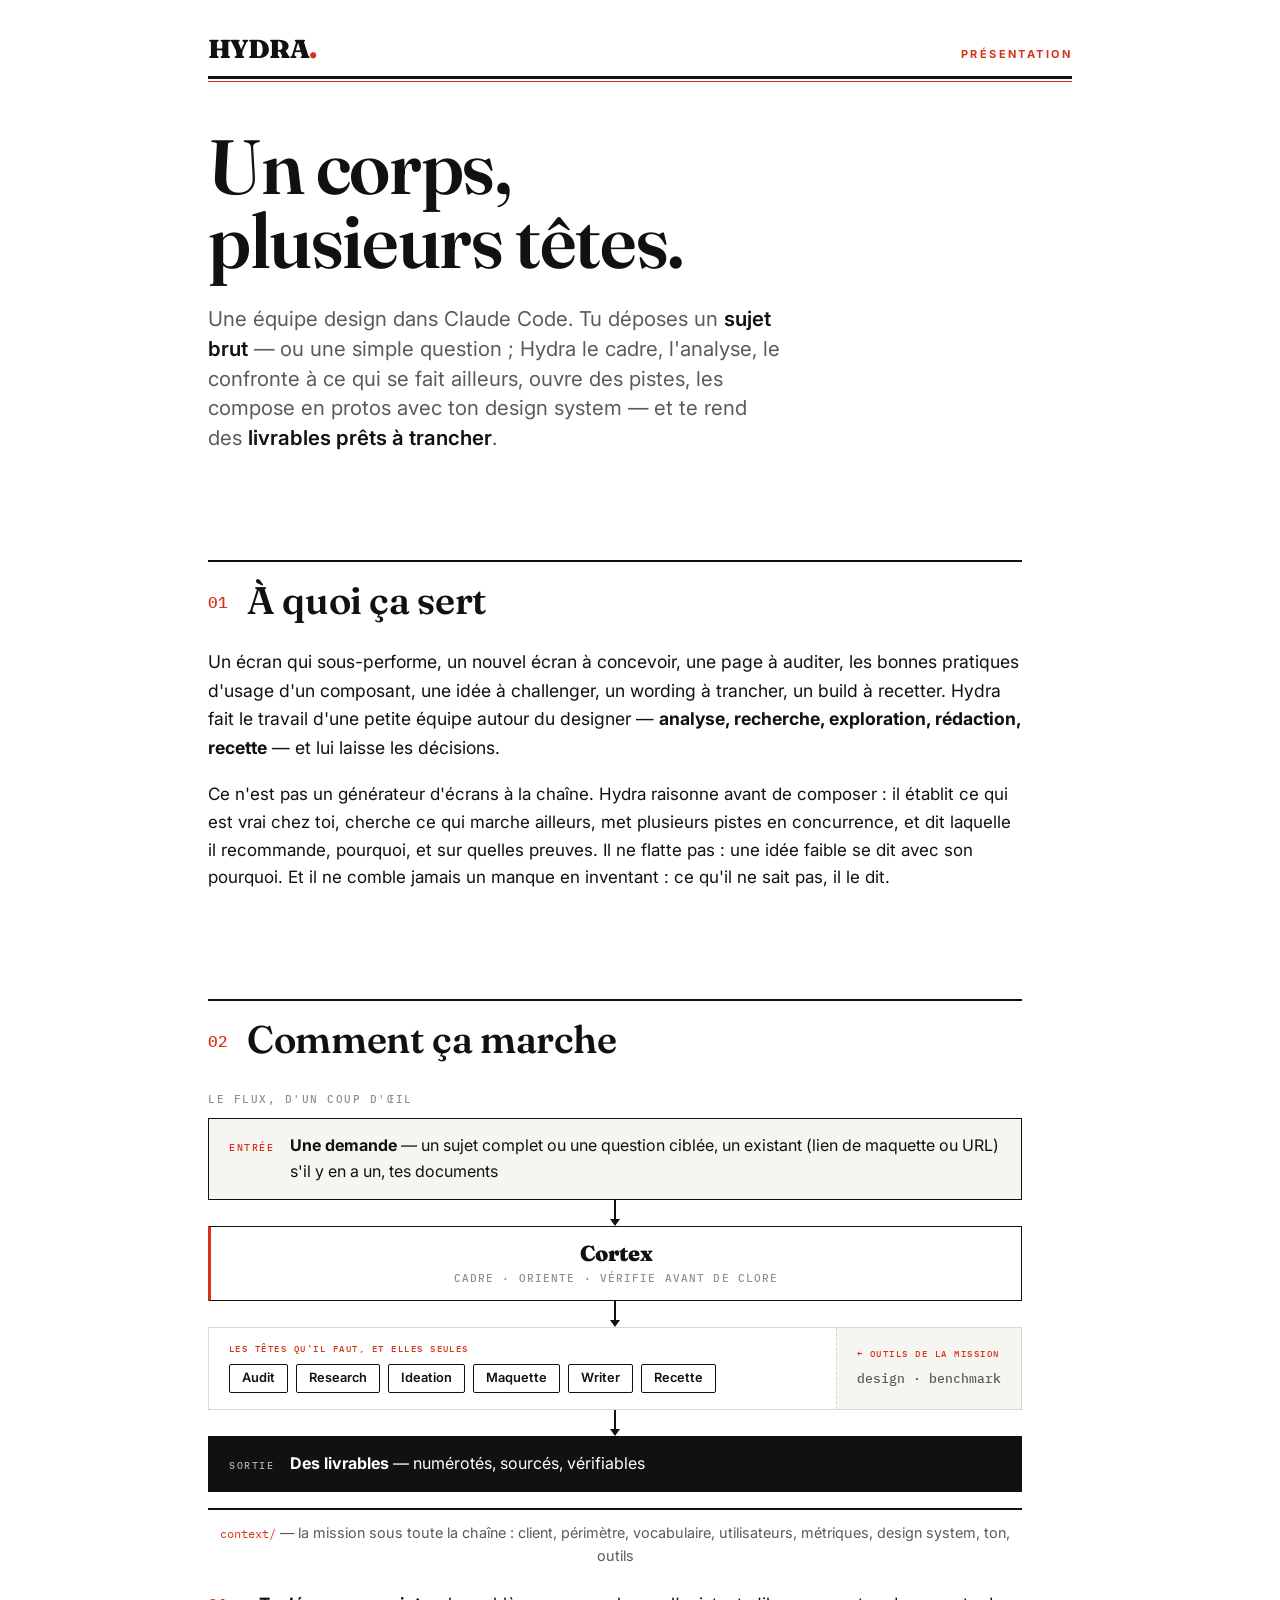
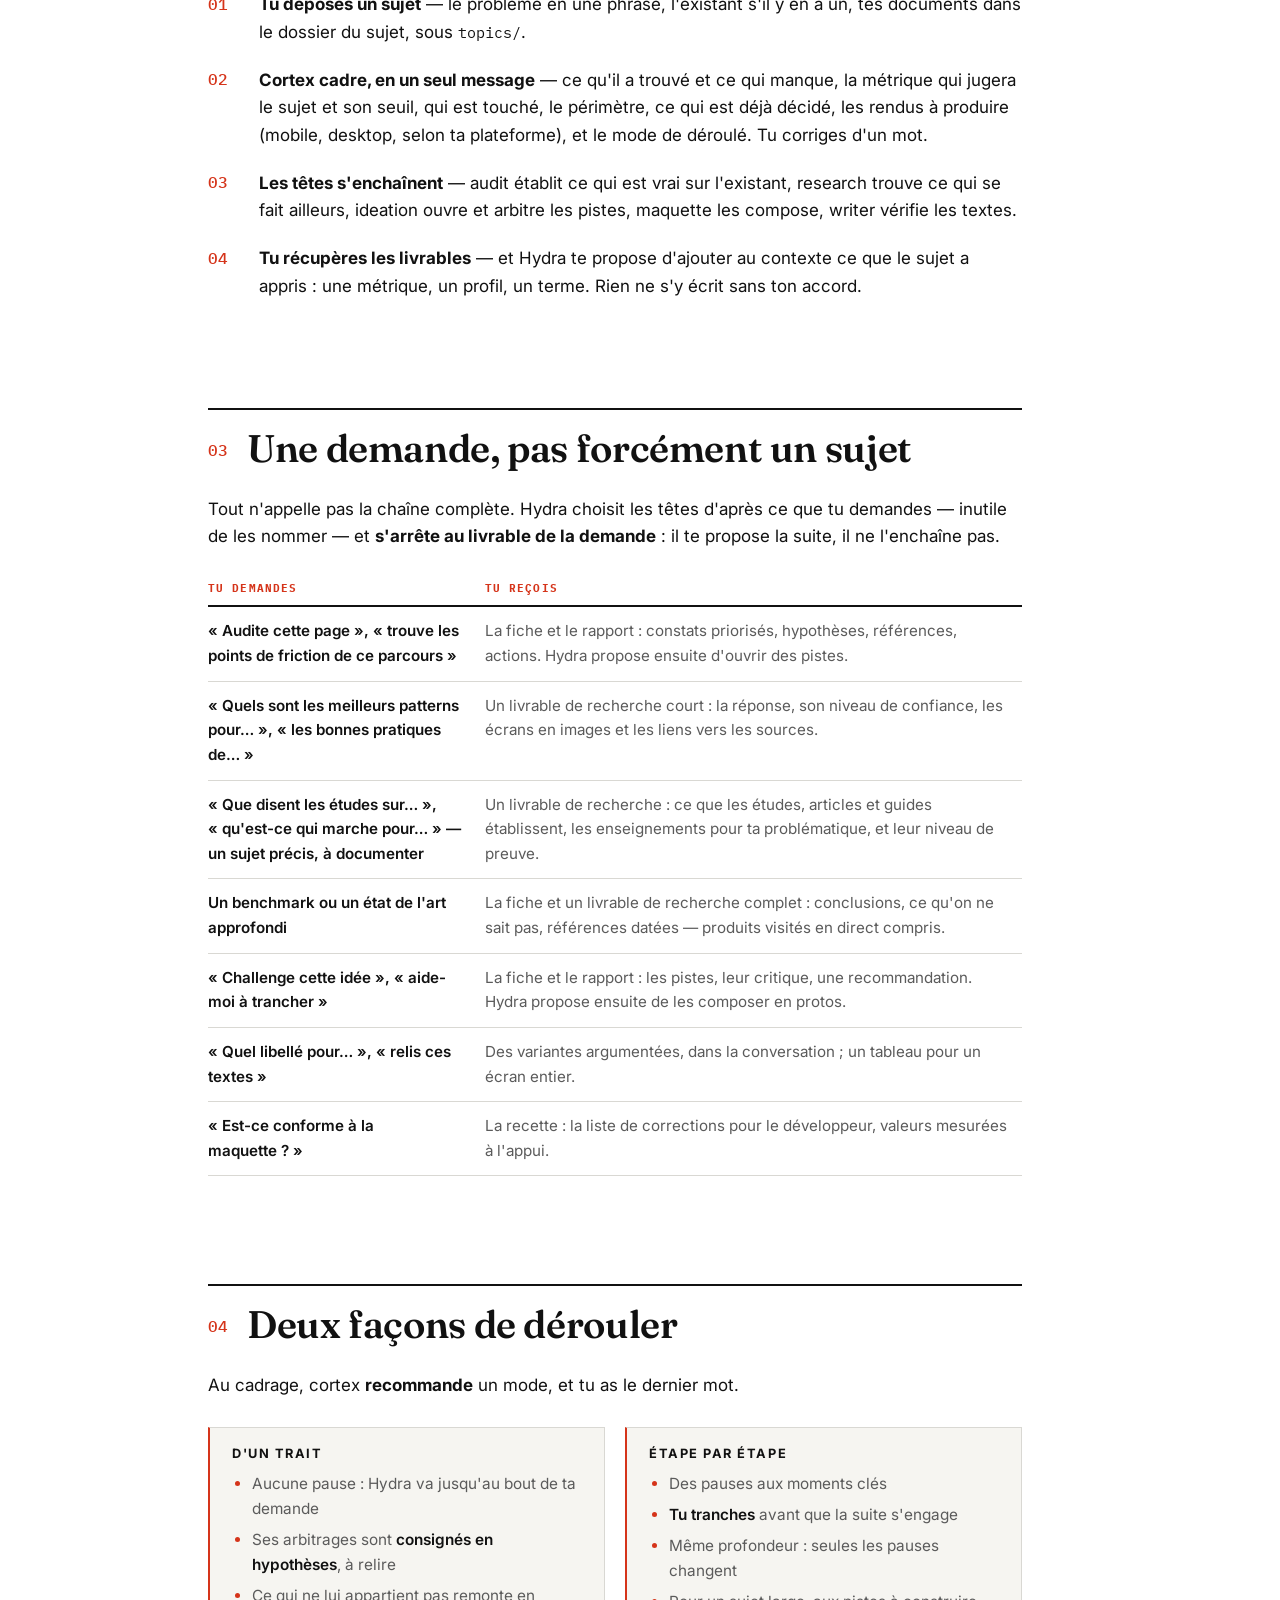
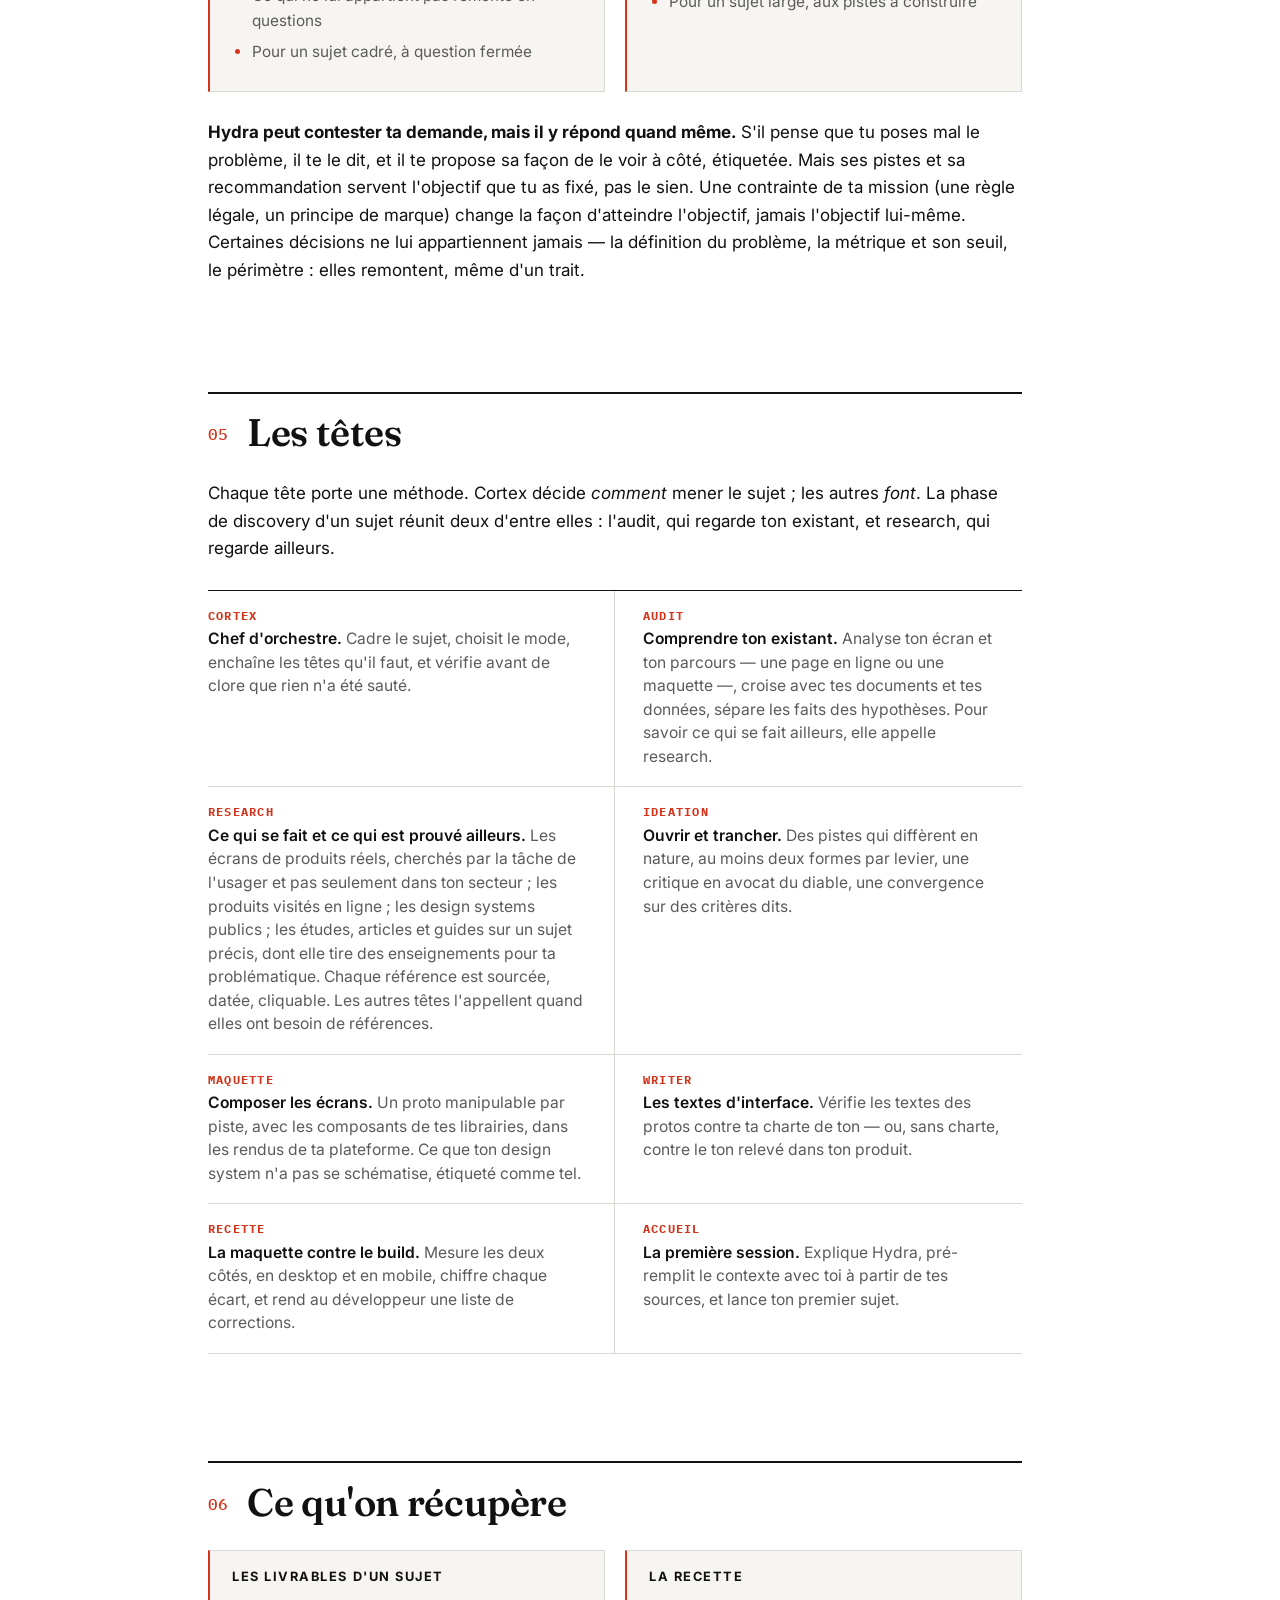
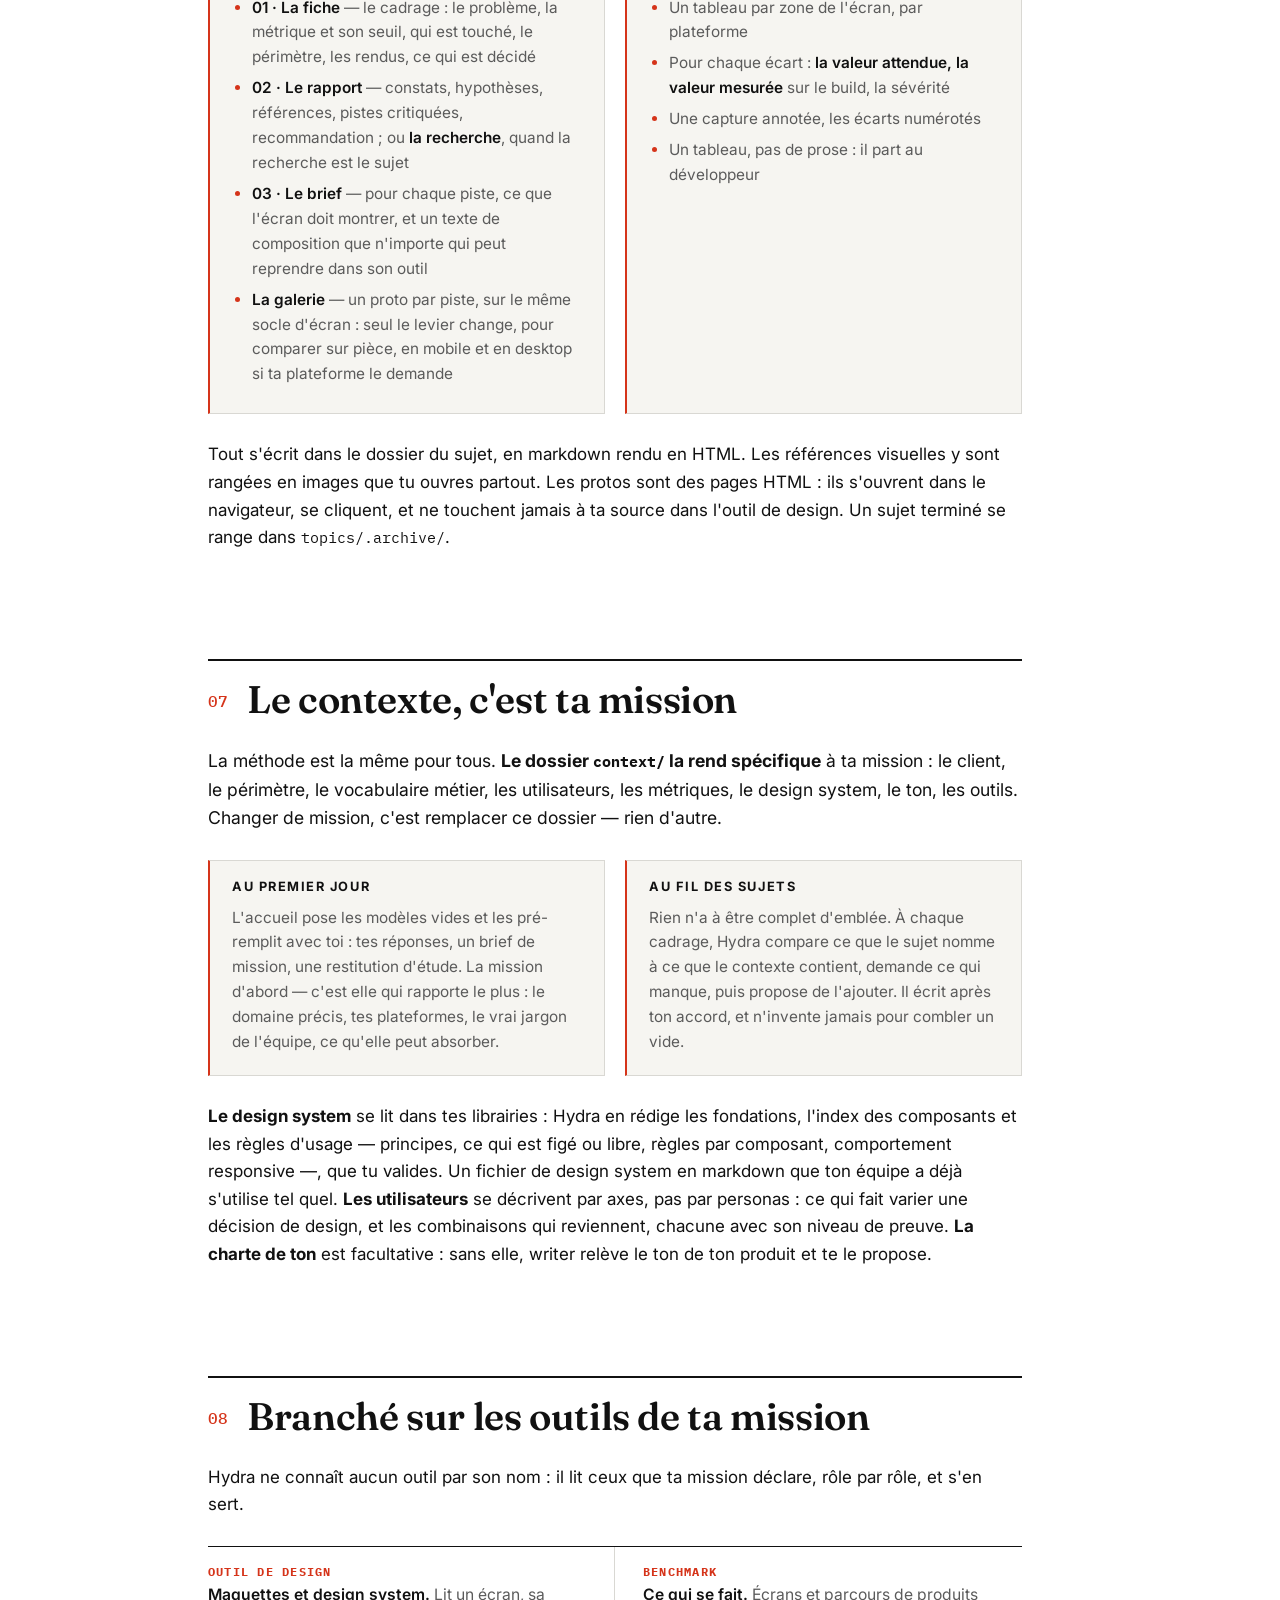
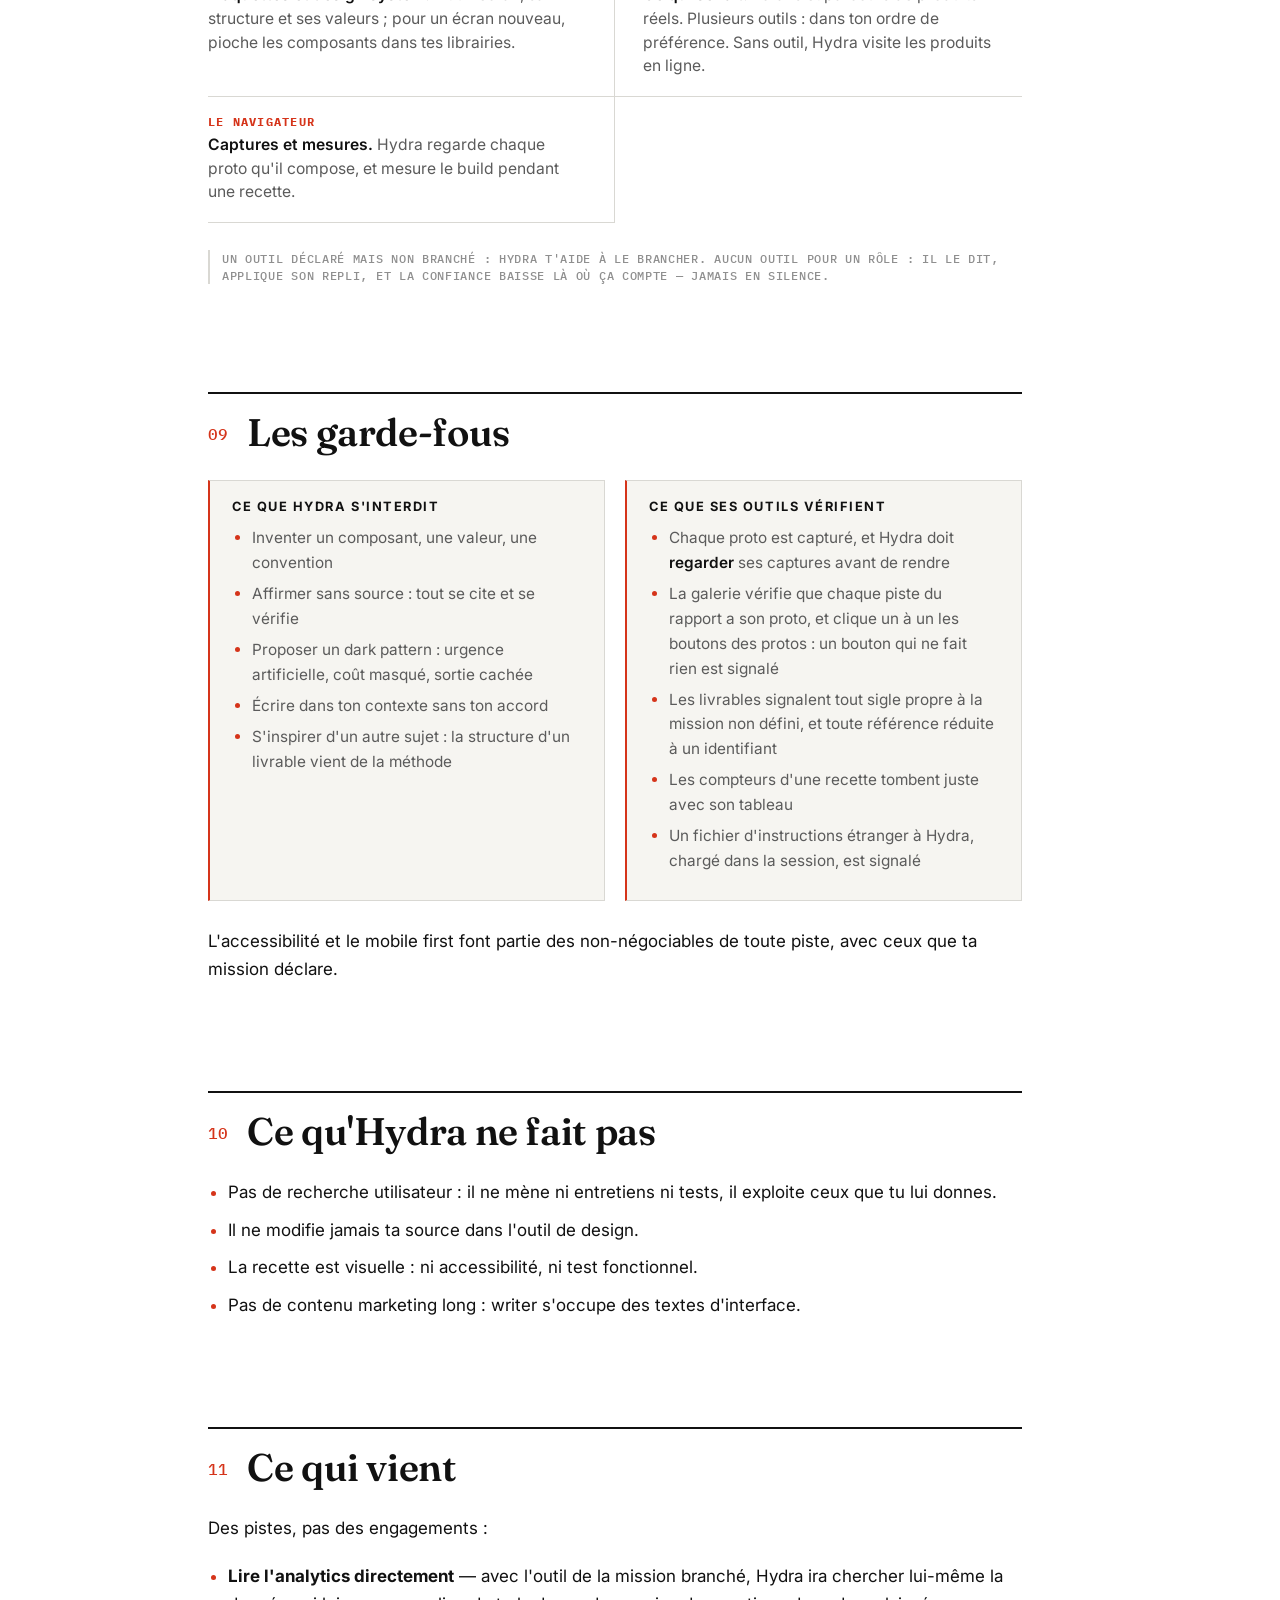
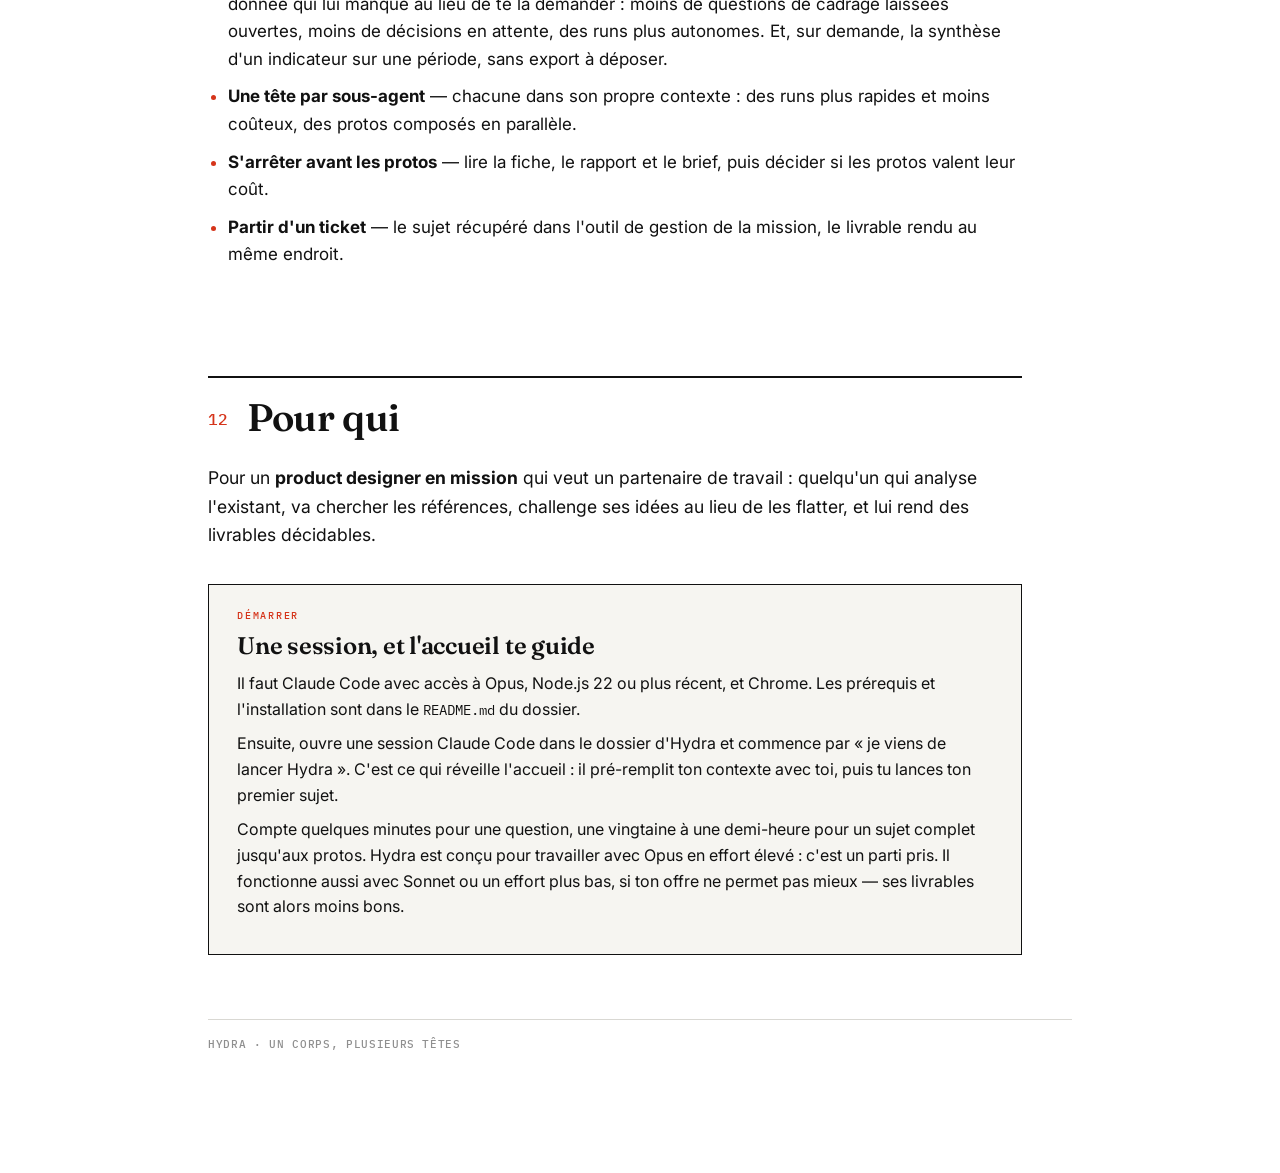
==== docs/index.html @ 5e28f270 "Présentation en ligne : page d'entrée et lien en tête du README" ====
<!DOCTYPE html>
<html lang="fr">
<head>
<meta charset="utf-8" />
<meta name="viewport" content="width=device-width, initial-scale=1" />
<title>Hydra — Présentation</title>
<meta http-equiv="refresh" content="0; url=presentation.html" />
<link rel="canonical" href="presentation.html" />
<style>body{ margin:0; padding:48px 16px; font:17px/1.6 "Helvetica Neue",Arial,sans-serif; color:#111; background:#fff; } a{ color:#d5341a; }</style>
</head>
<body>
<p>La présentation d'Hydra est ici : <a href="presentation.html">presentation.html</a>.</p>
</body>
</html>
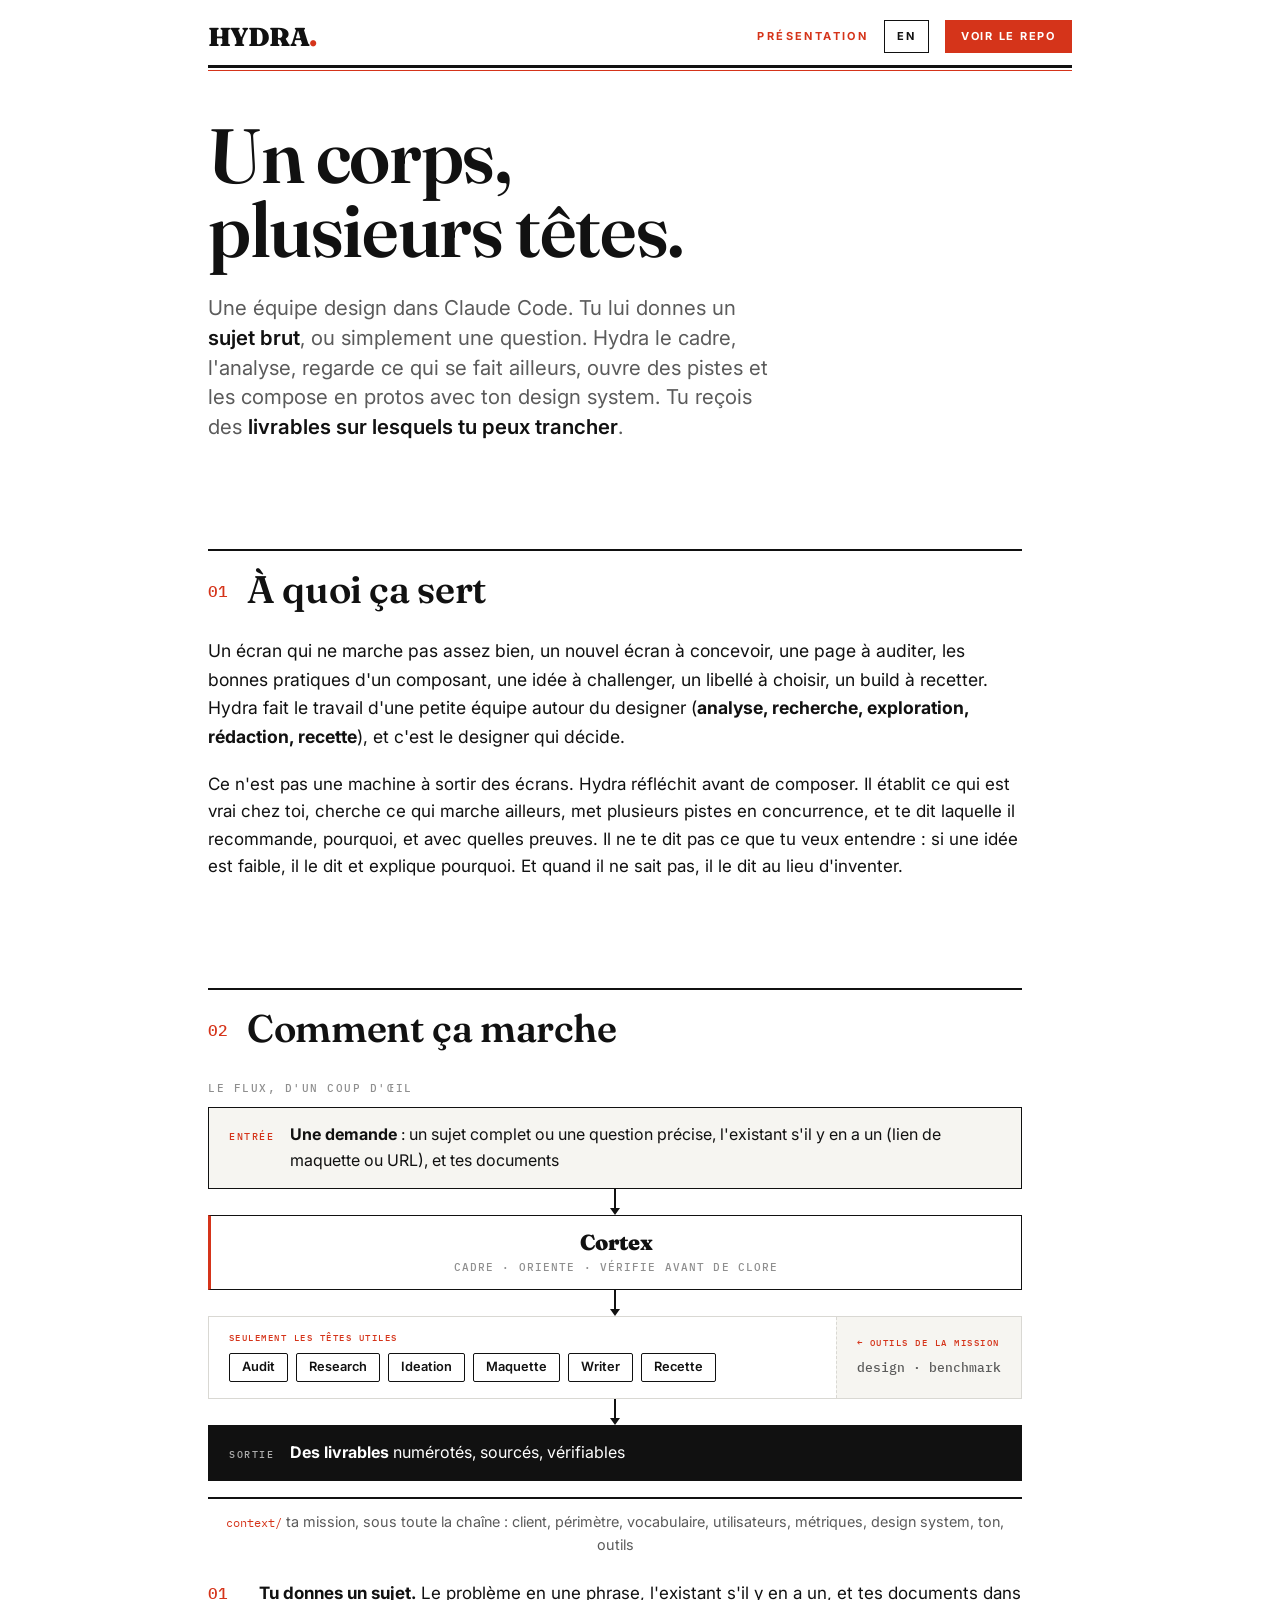
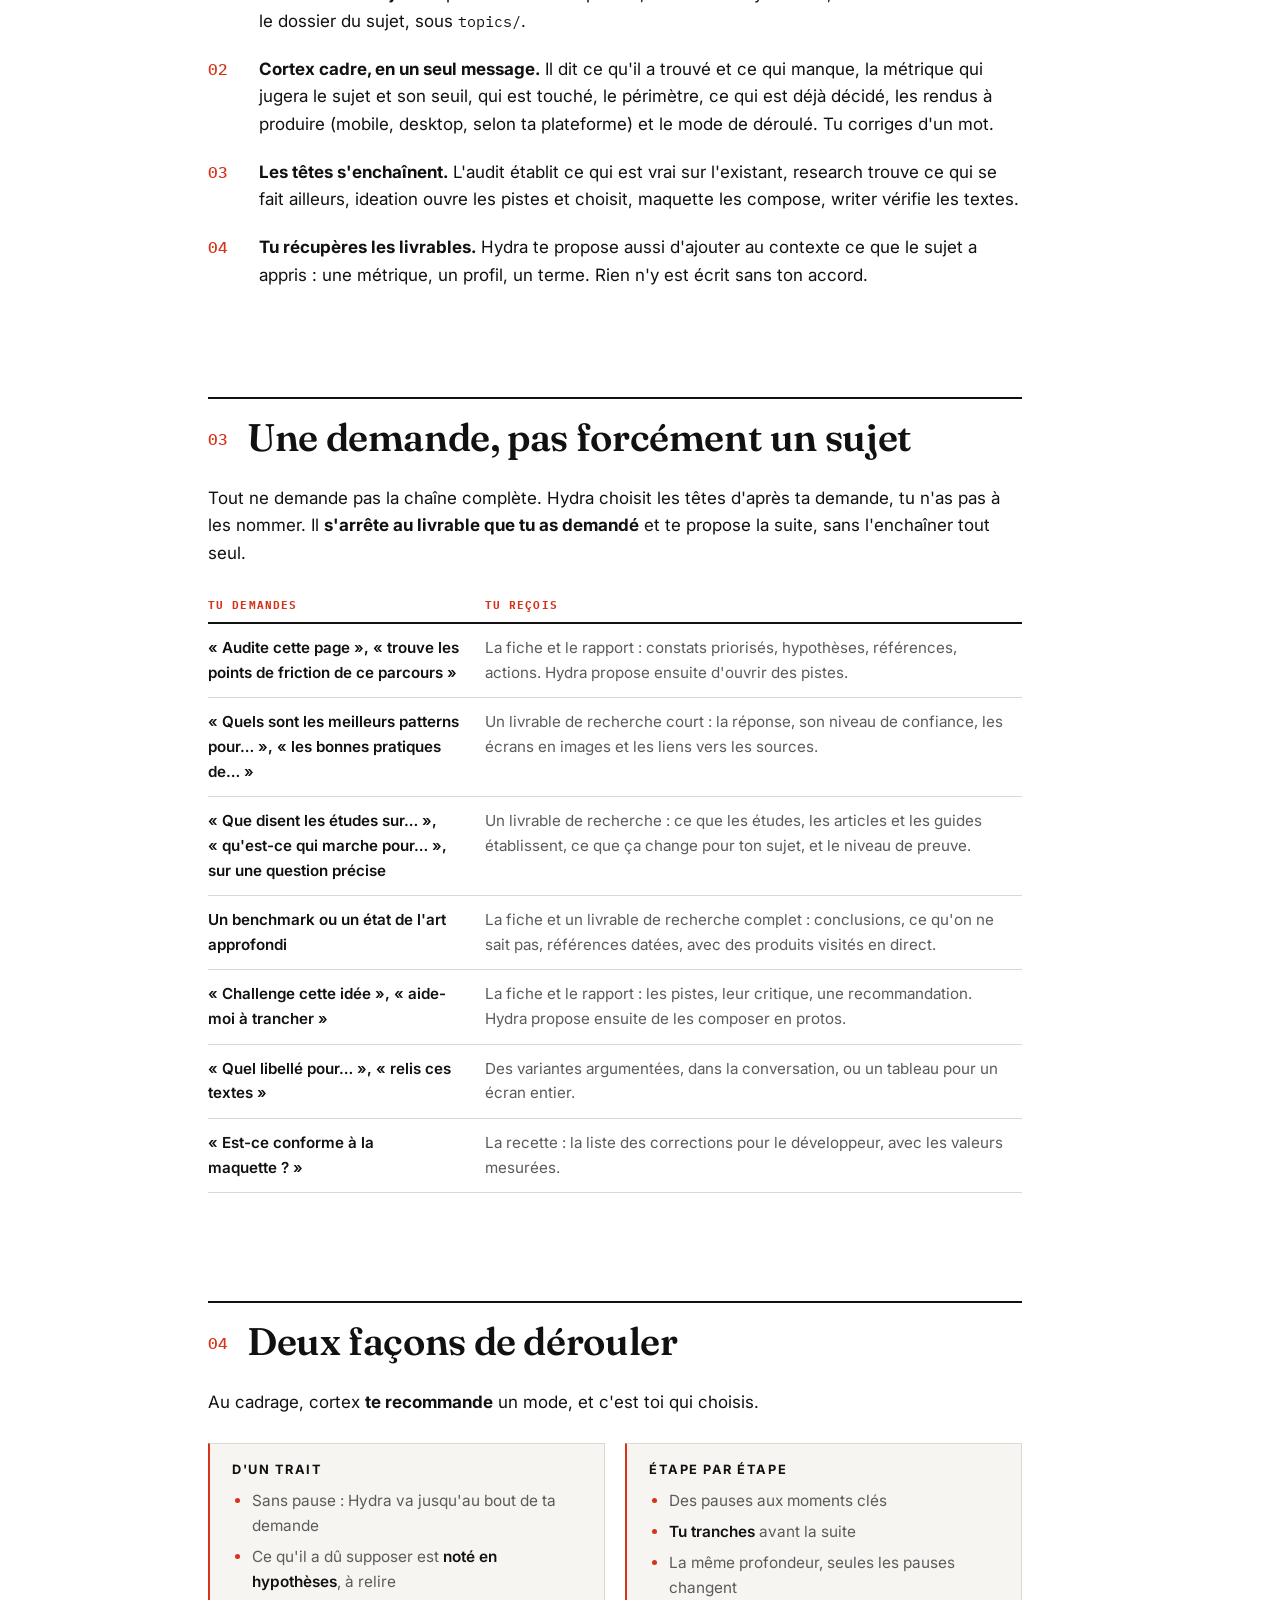
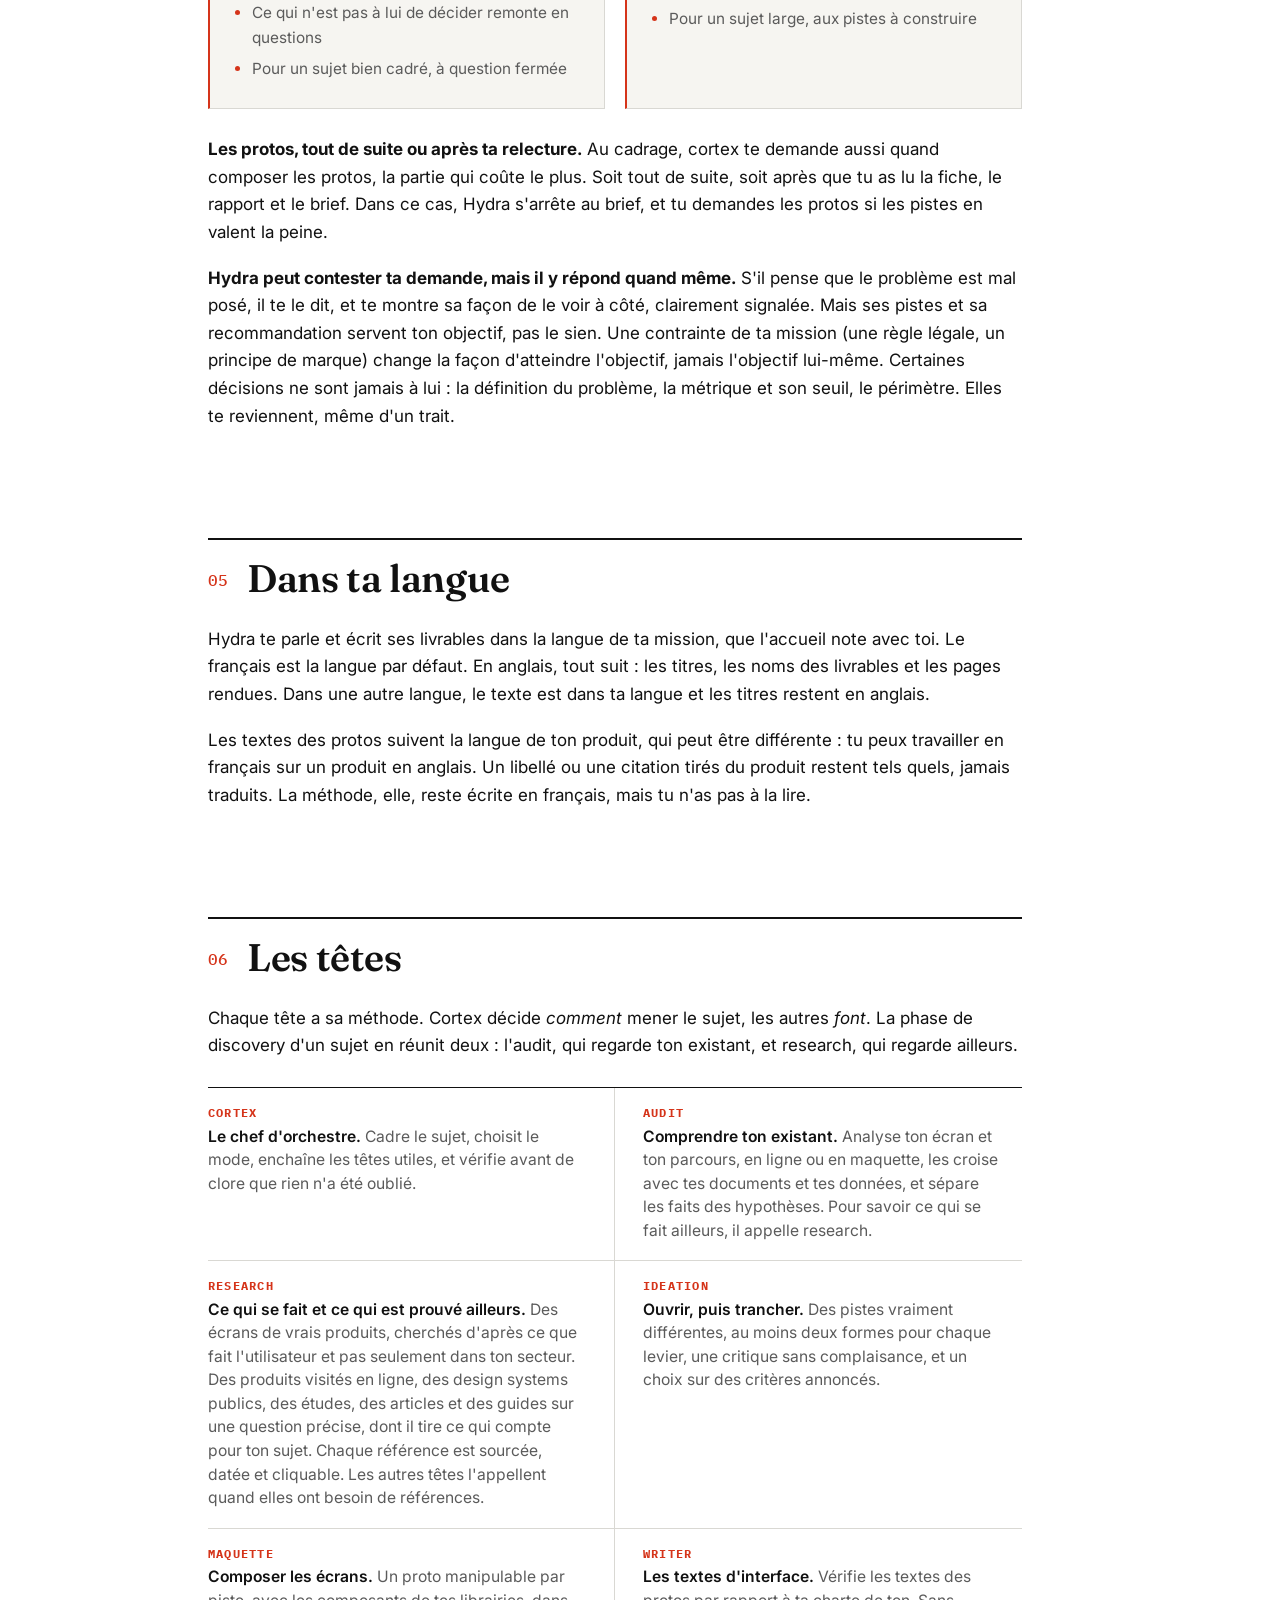
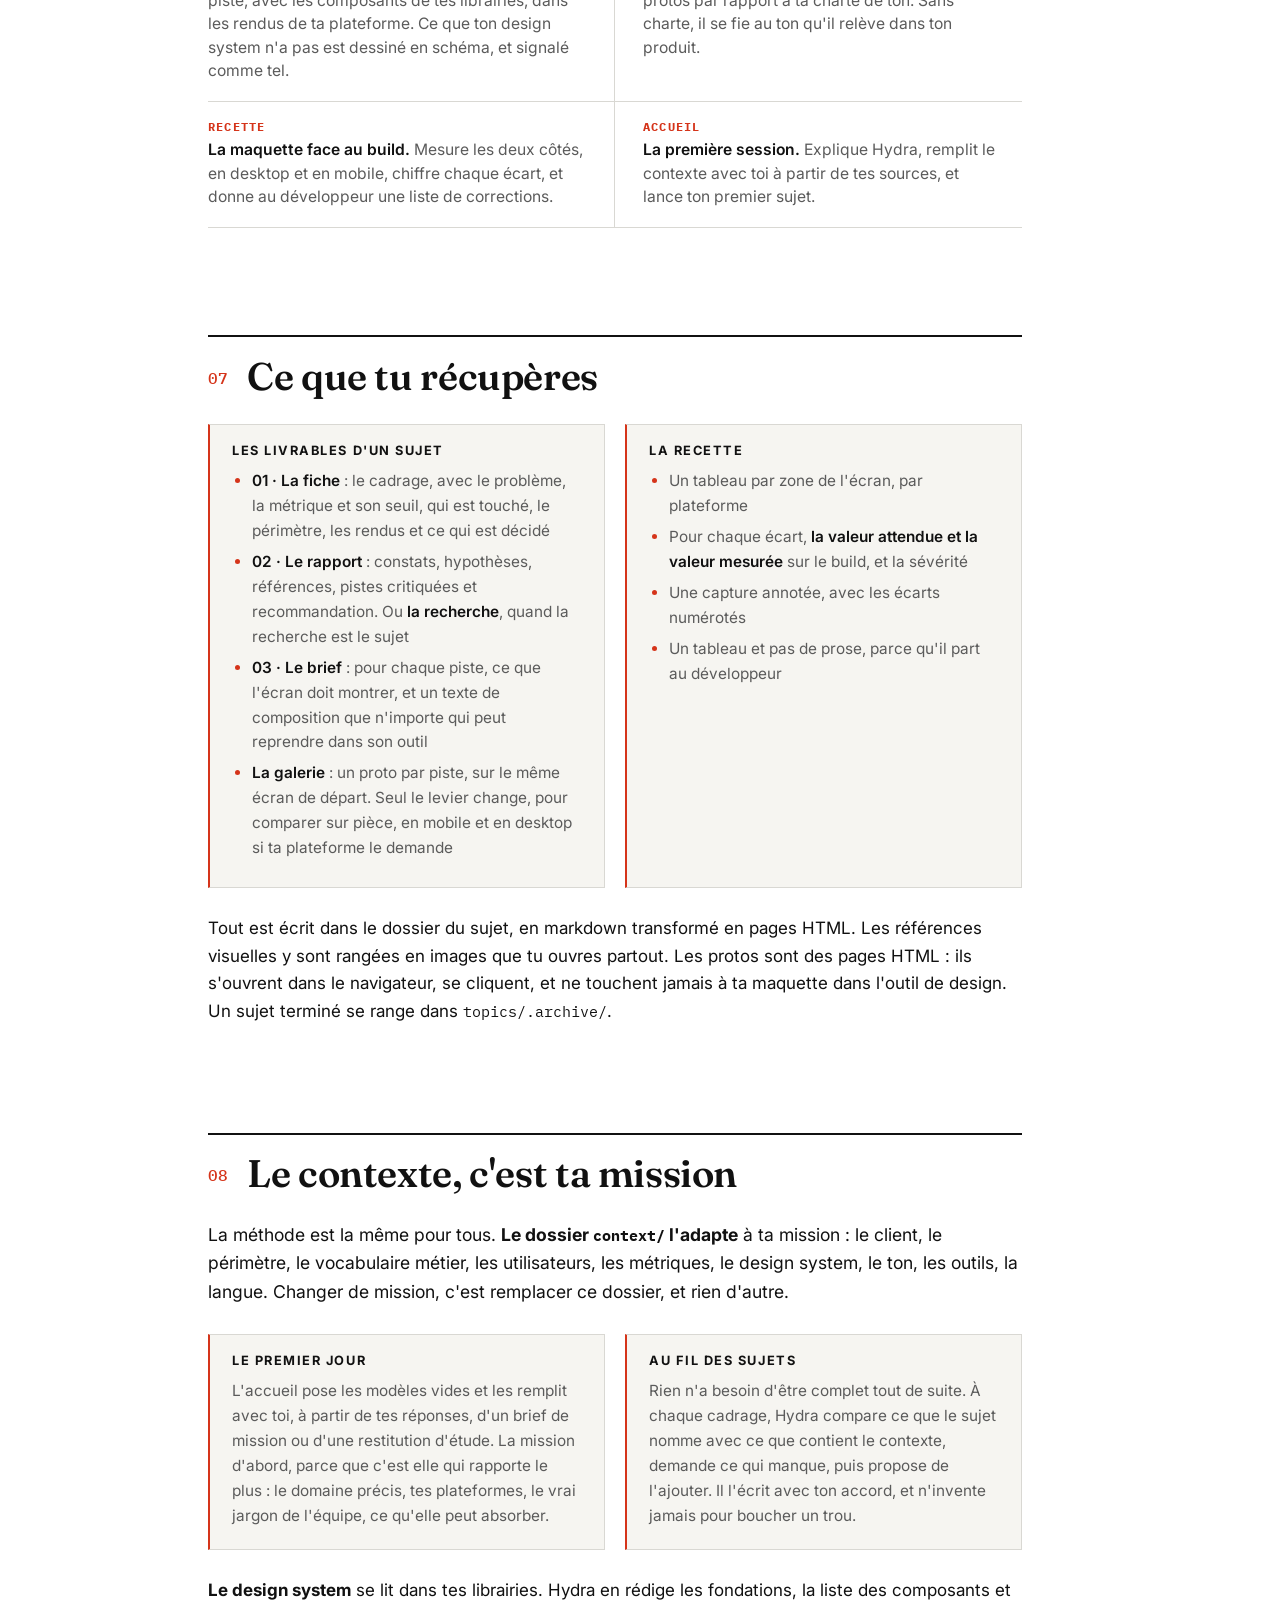
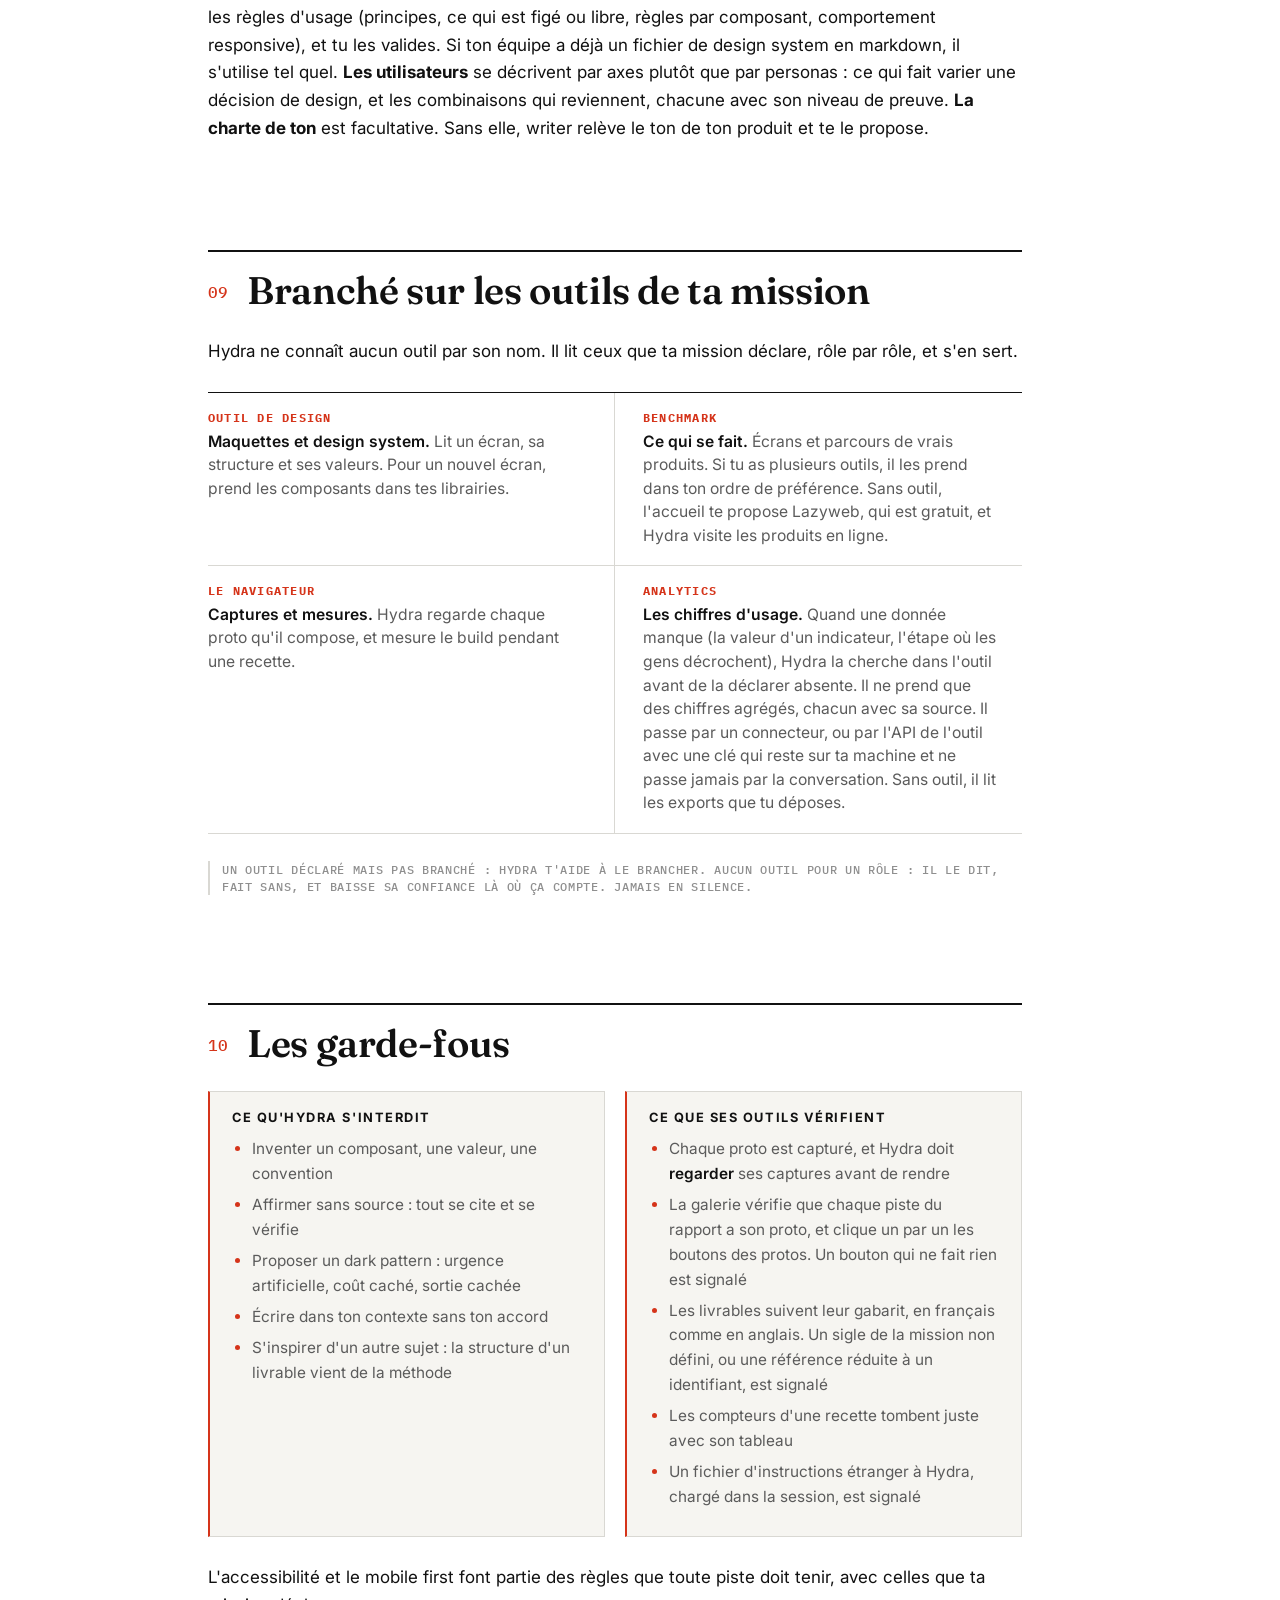
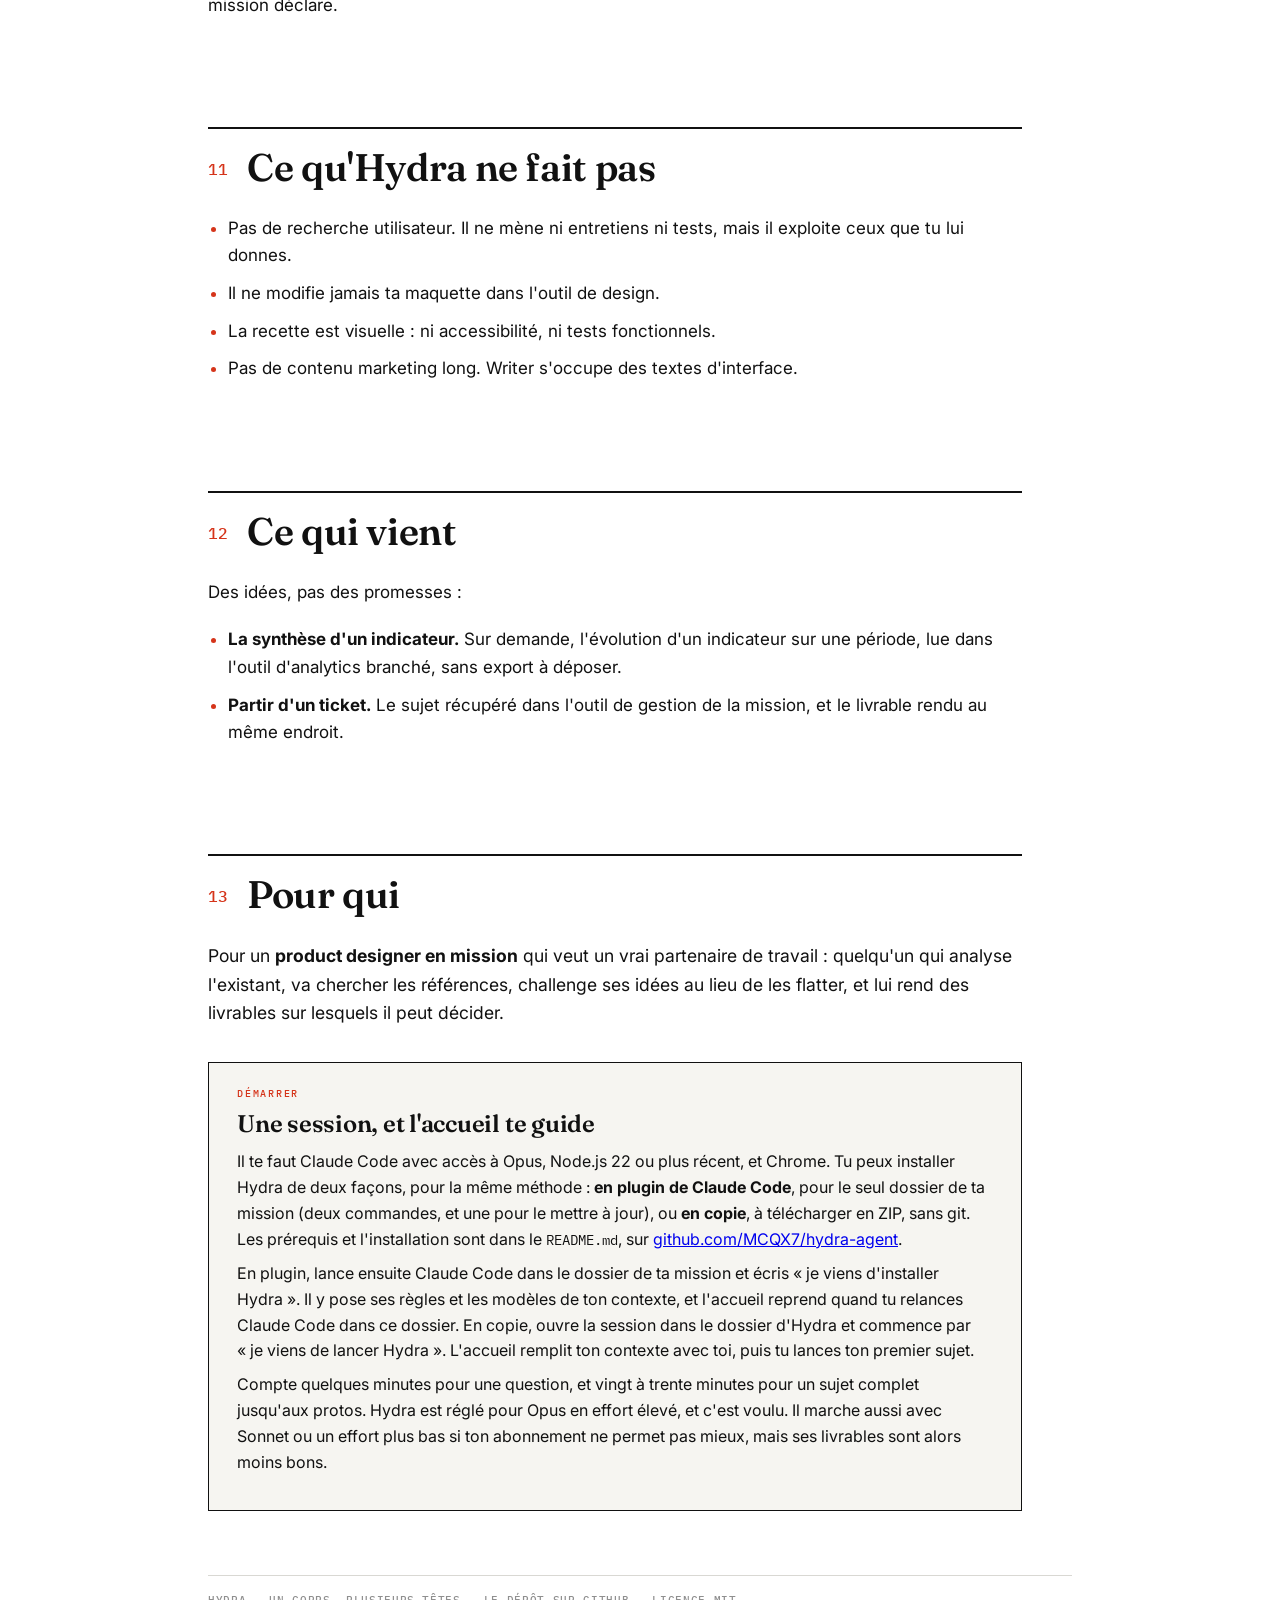
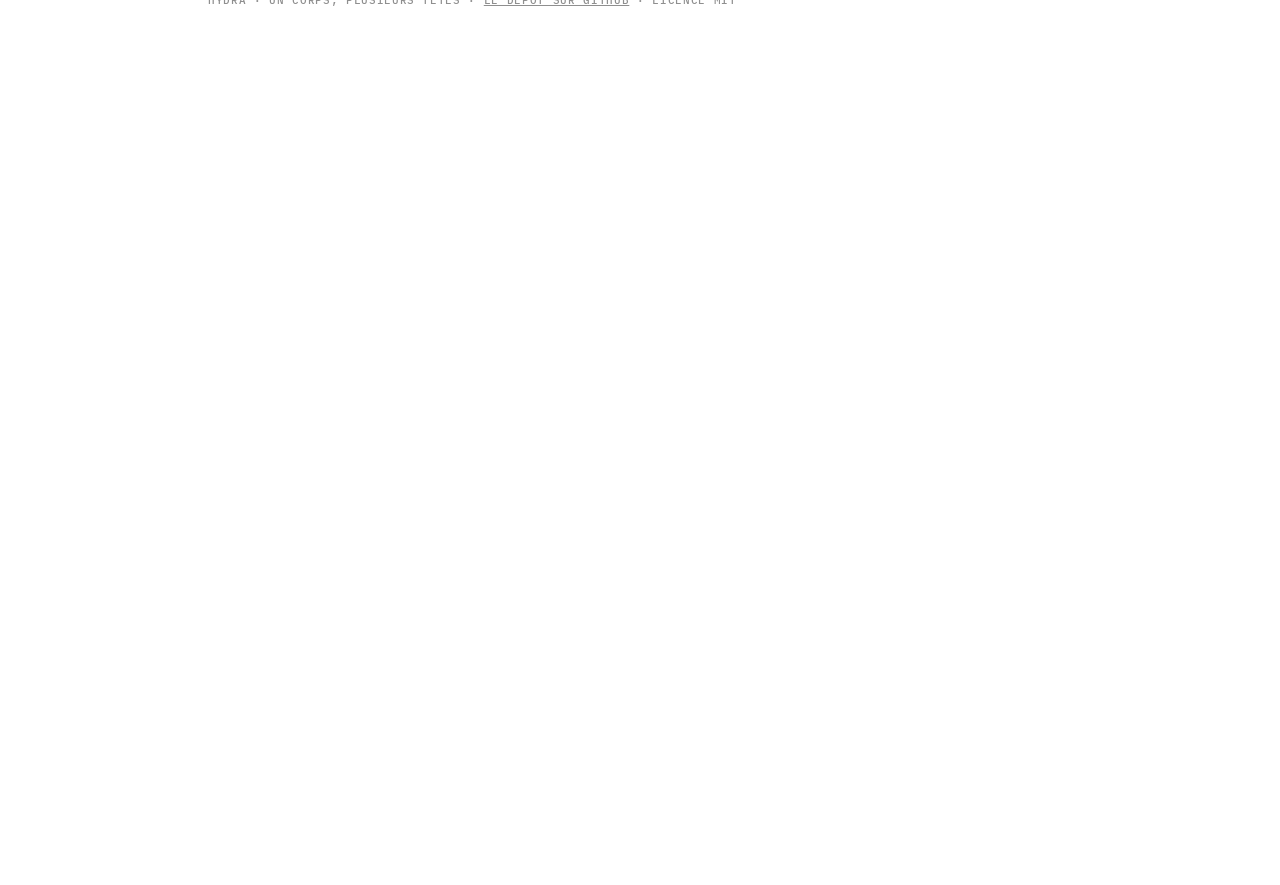
==== commit 1ed48be1: "Hydra 2.1 : livrables dans la langue de la mission, contrôles en français et en anglais ; README et " ====
--- a/docs/index.html
+++ b/docs/index.html
@@ -3,12 +3,12 @@
 <head>
 <meta charset="utf-8" />
 <meta name="viewport" content="width=device-width, initial-scale=1" />
-<title>Hydra — Présentation</title>
+<title>Hydra · Présentation</title>
 <meta http-equiv="refresh" content="0; url=presentation.html" />
 <link rel="canonical" href="presentation.html" />
 <style>body{ margin:0; padding:48px 16px; font:17px/1.6 "Helvetica Neue",Arial,sans-serif; color:#111; background:#fff; } a{ color:#d5341a; }</style>
 </head>
 <body>
-<p>La présentation d'Hydra est ici : <a href="presentation.html">presentation.html</a>.</p>
+<p>La présentation d'Hydra est ici : <a href="presentation.html">presentation.html</a>. In English: <a href="presentation.en.html">presentation.en.html</a>.</p>
 </body>
 </html>
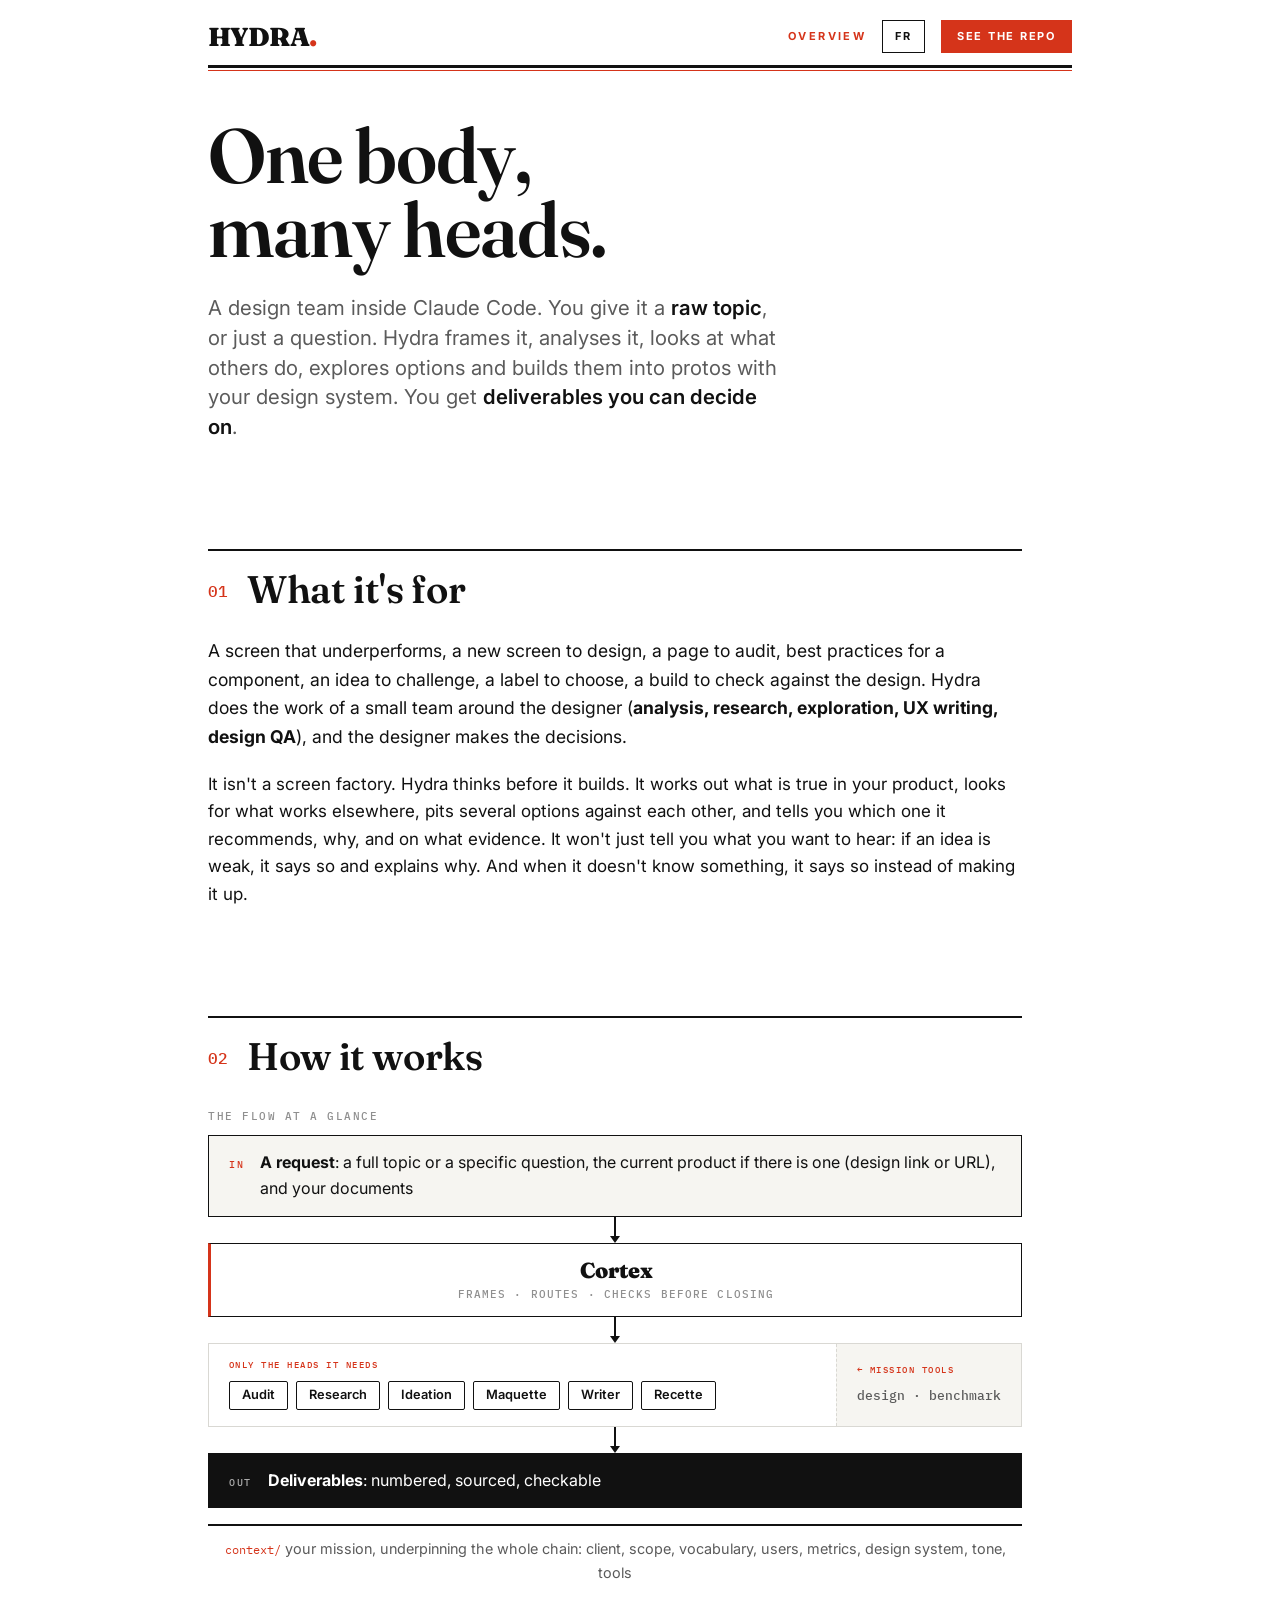
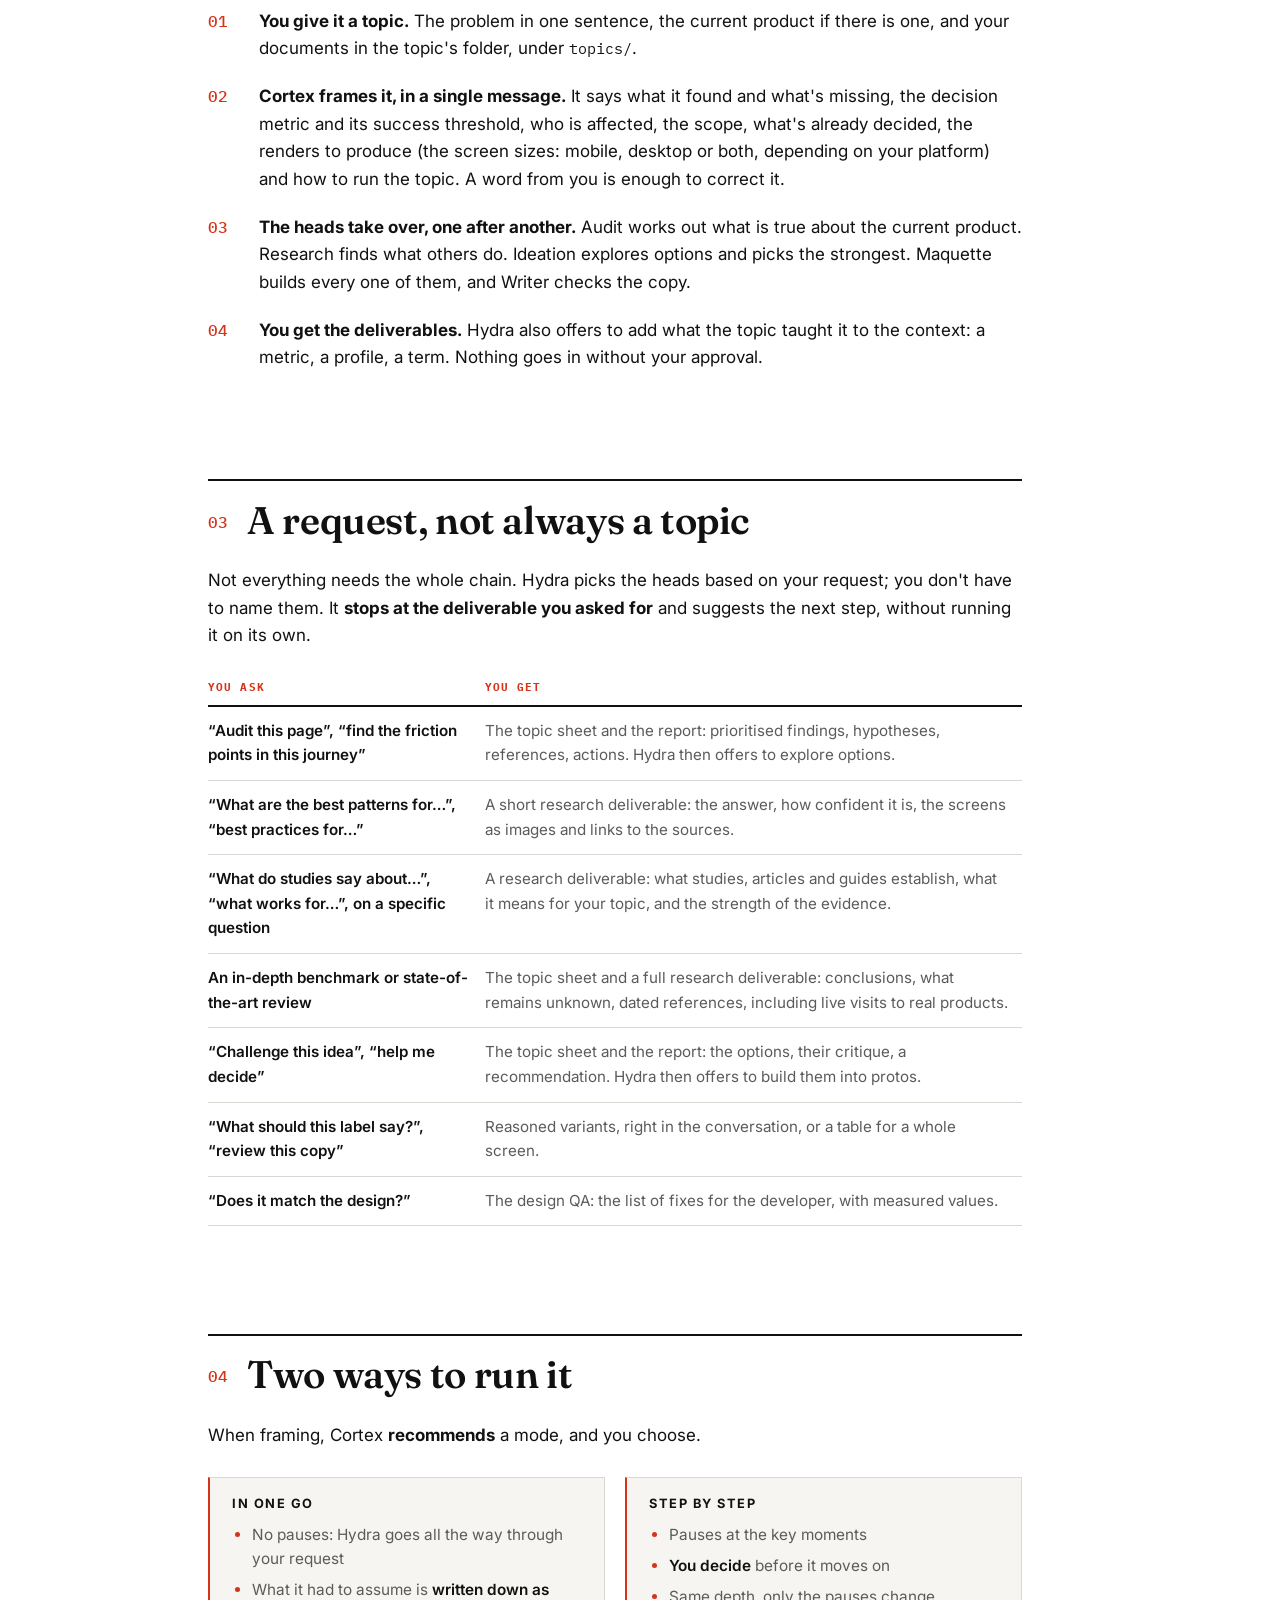
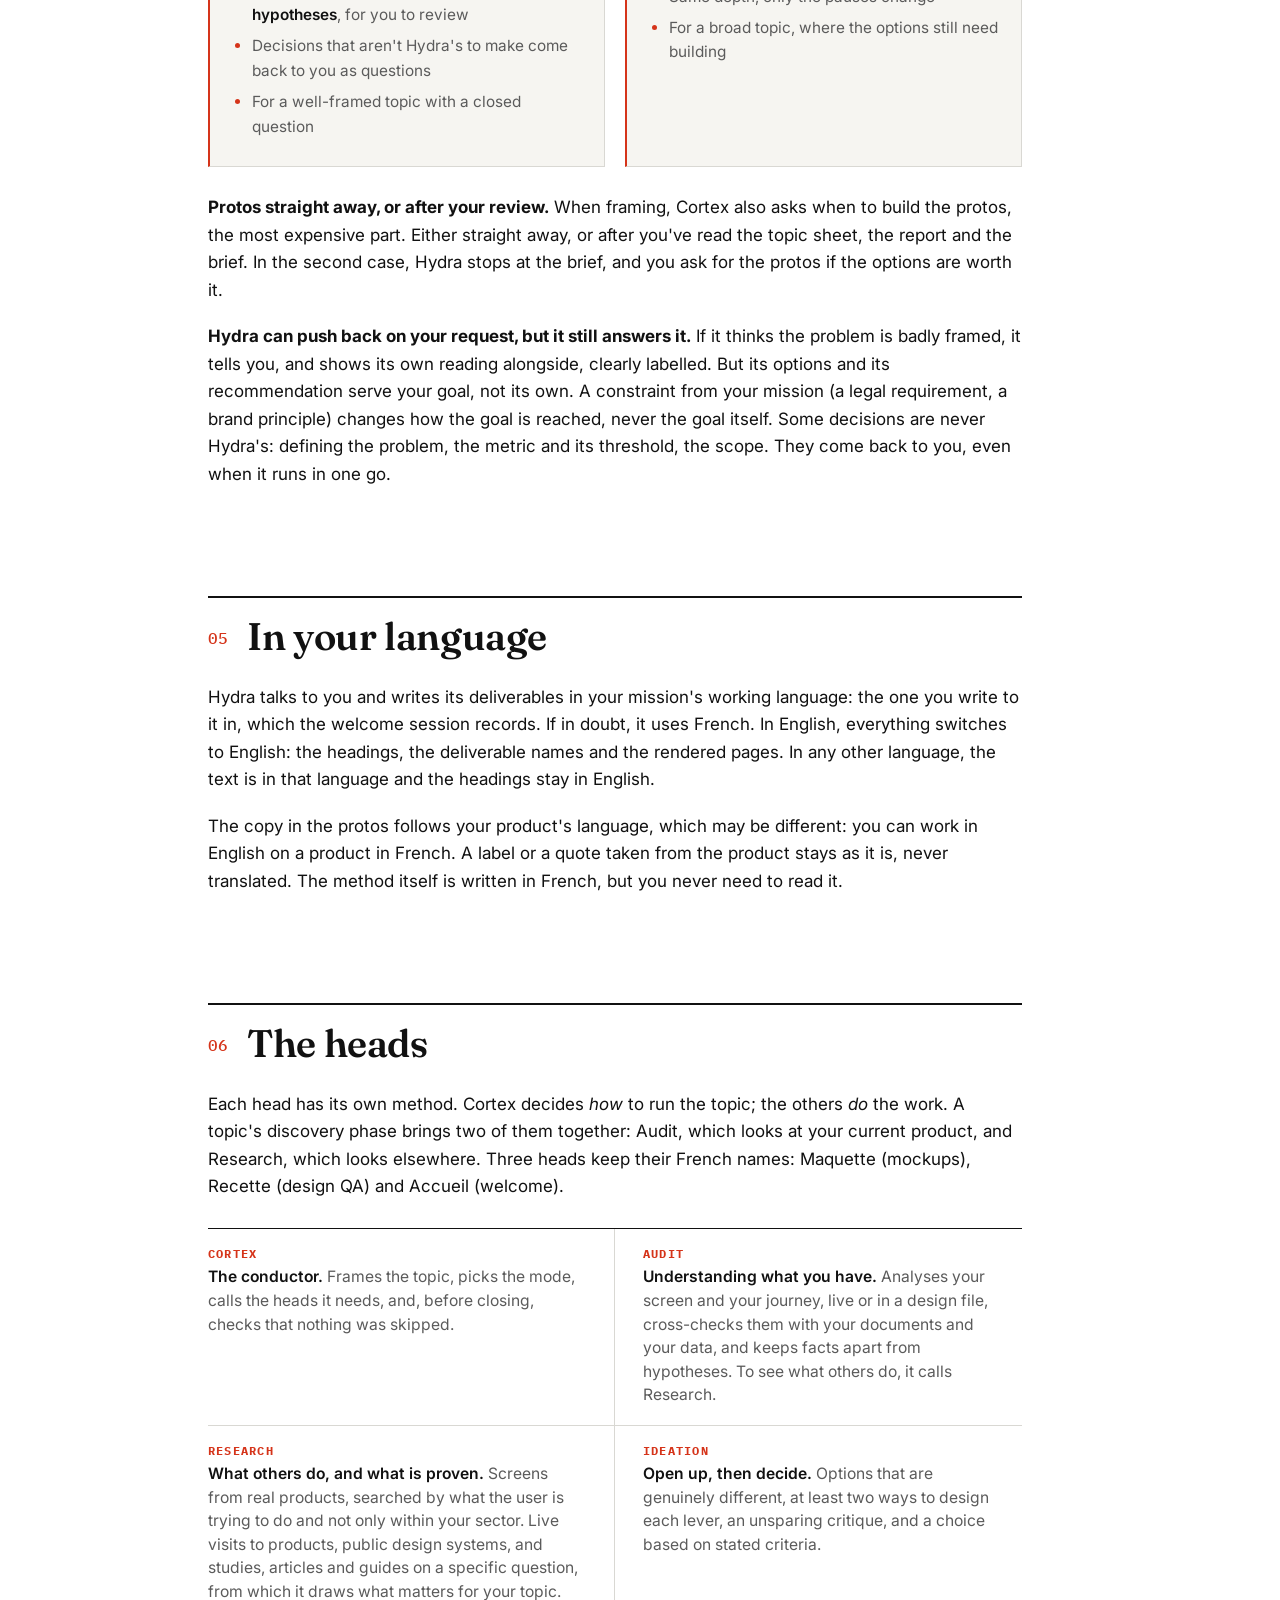
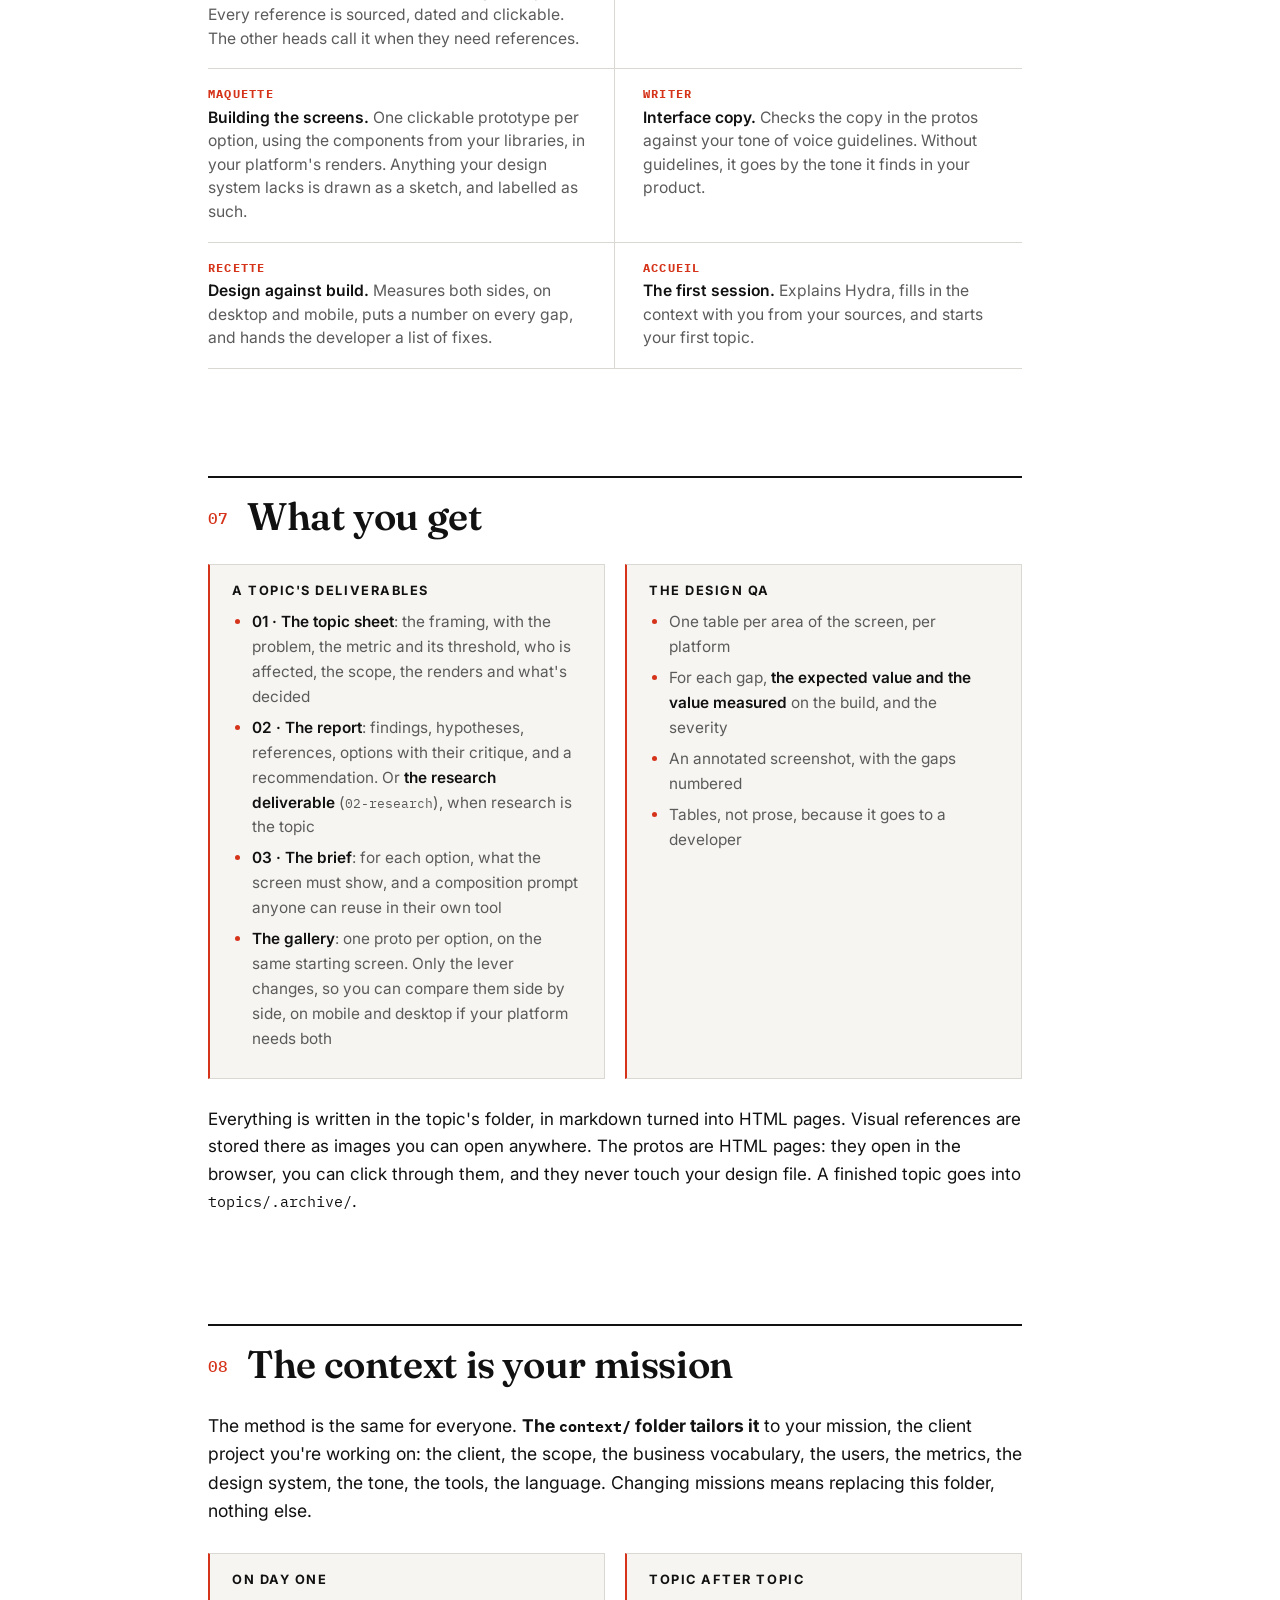
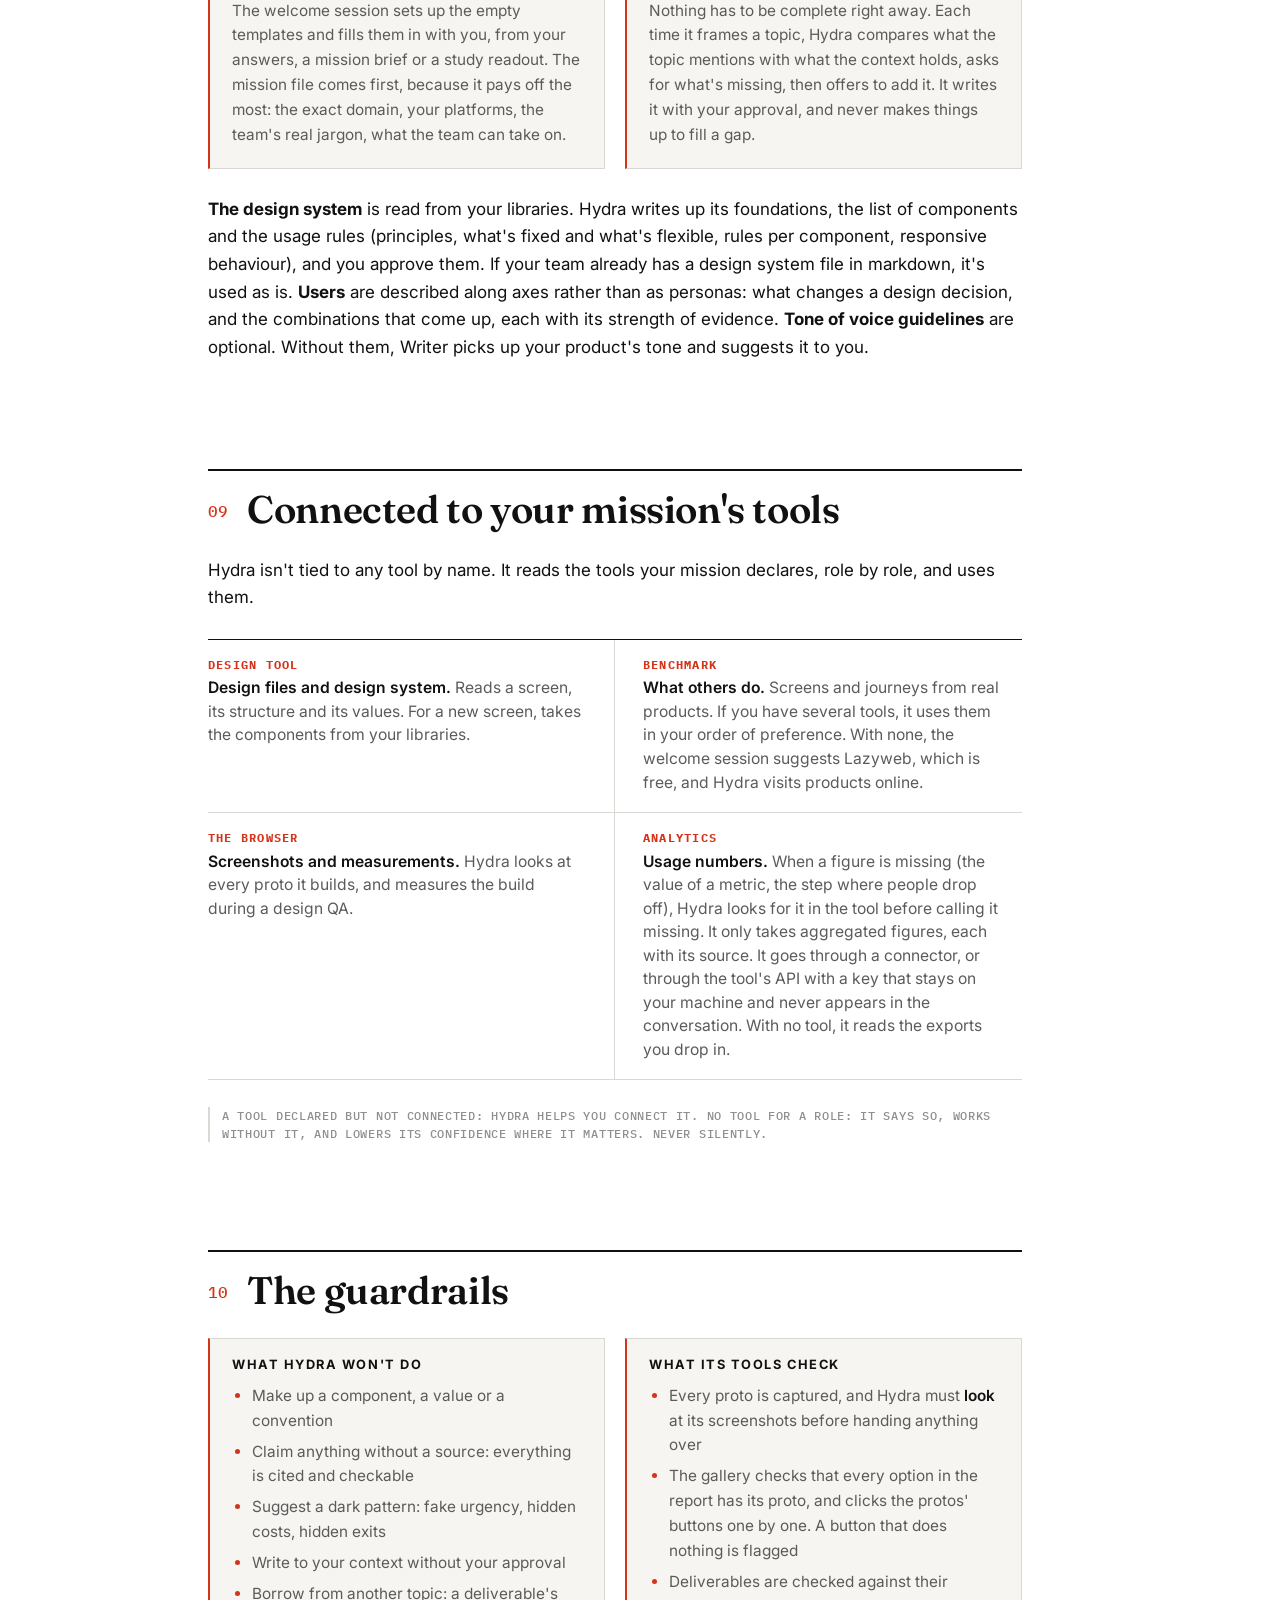
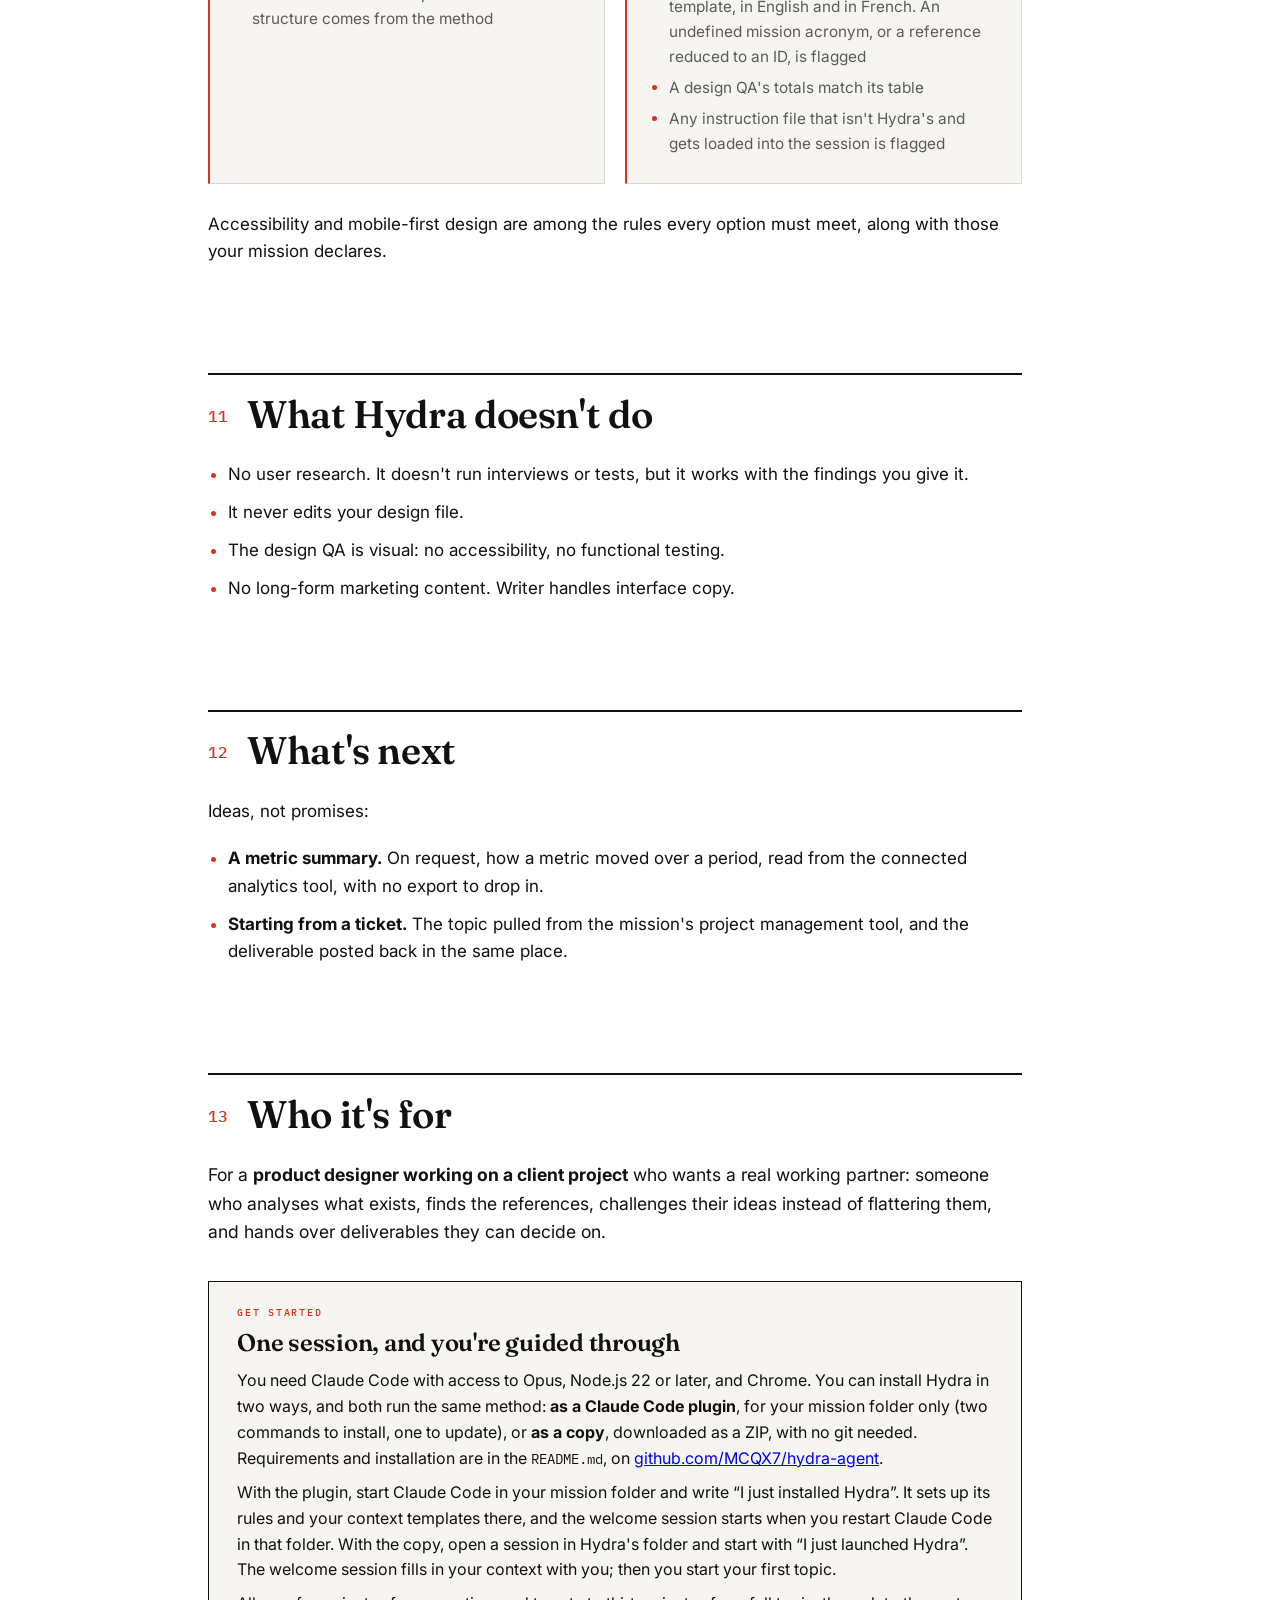
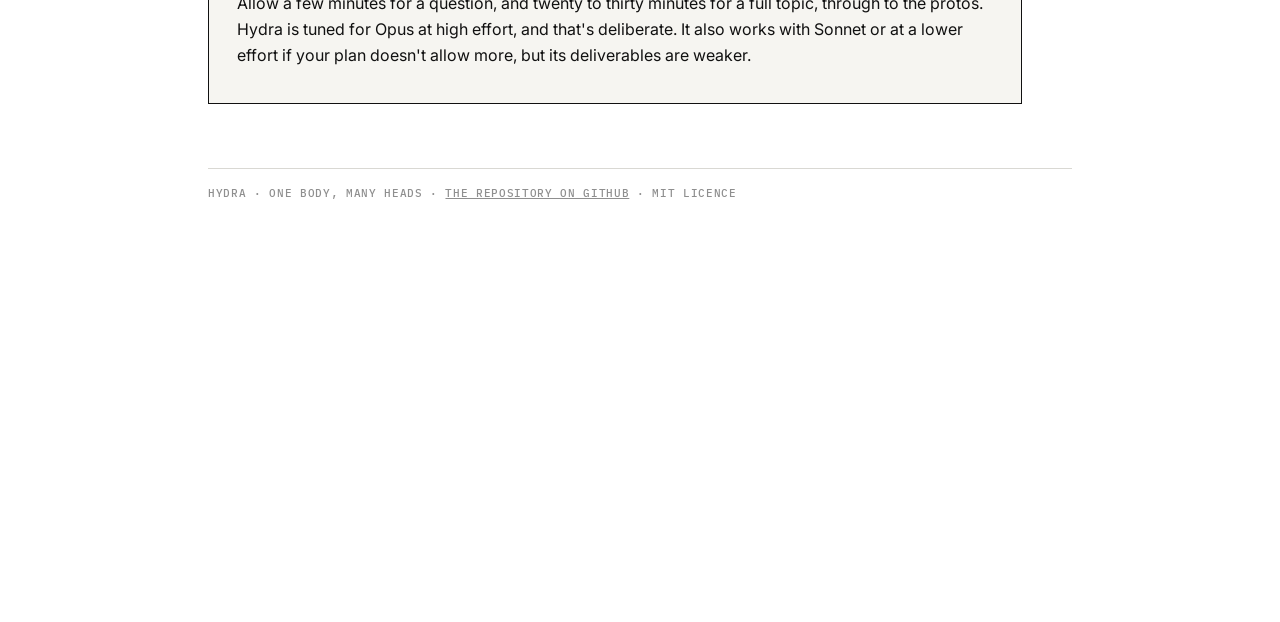
==== commit 36b65ab3: "Hydra 2.1.1 : README et présentation en anglais par défaut, anglais relu ; fausse alerte de langue c" ====
--- a/docs/index.html
+++ b/docs/index.html
@@ -1,14 +1,14 @@
 <!DOCTYPE html>
-<html lang="fr">
+<html lang="en">
 <head>
 <meta charset="utf-8" />
 <meta name="viewport" content="width=device-width, initial-scale=1" />
-<title>Hydra · Présentation</title>
+<title>Hydra · Overview</title>
 <meta http-equiv="refresh" content="0; url=presentation.html" />
 <link rel="canonical" href="presentation.html" />
 <style>body{ margin:0; padding:48px 16px; font:17px/1.6 "Helvetica Neue",Arial,sans-serif; color:#111; background:#fff; } a{ color:#d5341a; }</style>
 </head>
 <body>
-<p>La présentation d'Hydra est ici : <a href="presentation.html">presentation.html</a>. In English: <a href="presentation.en.html">presentation.en.html</a>.</p>
+<p>Hydra's overview is here: <a href="presentation.html">presentation.html</a>. En français : <a href="presentation.fr.html">presentation.fr.html</a>.</p>
 </body>
 </html>
